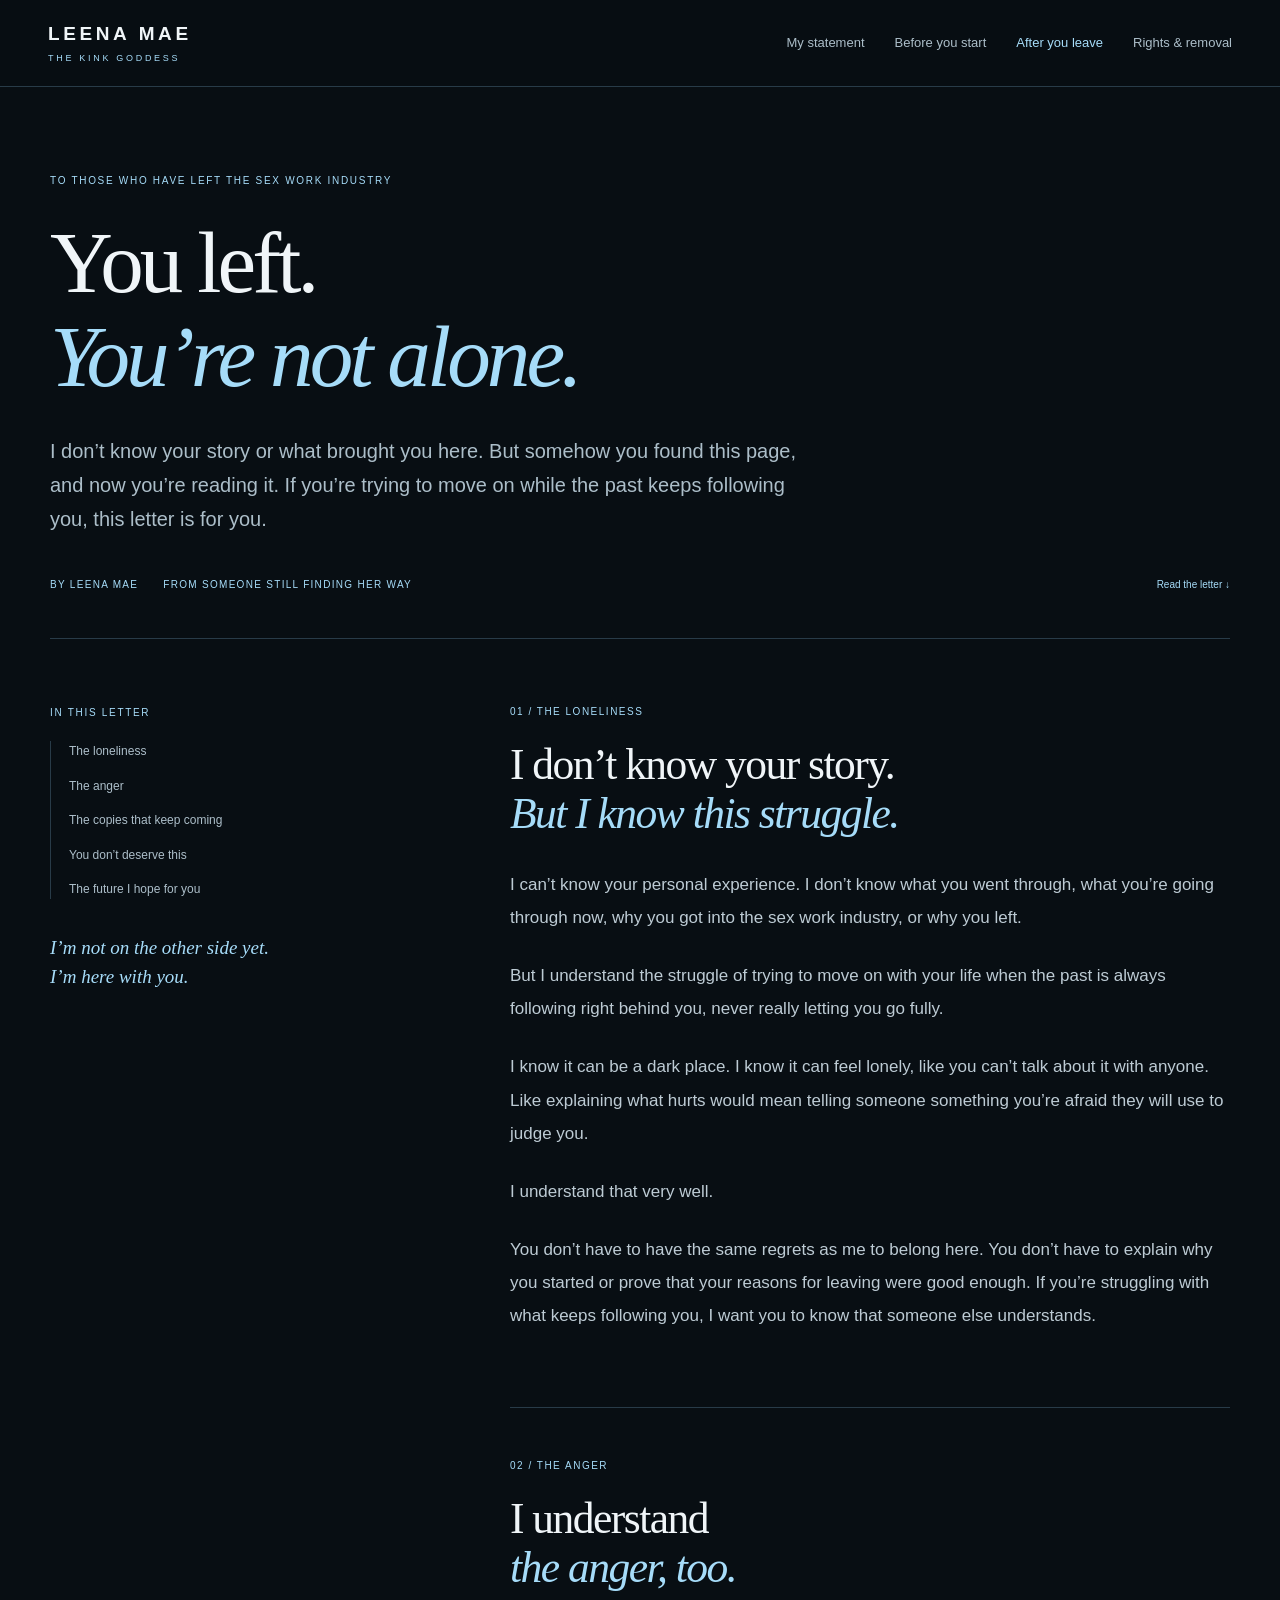
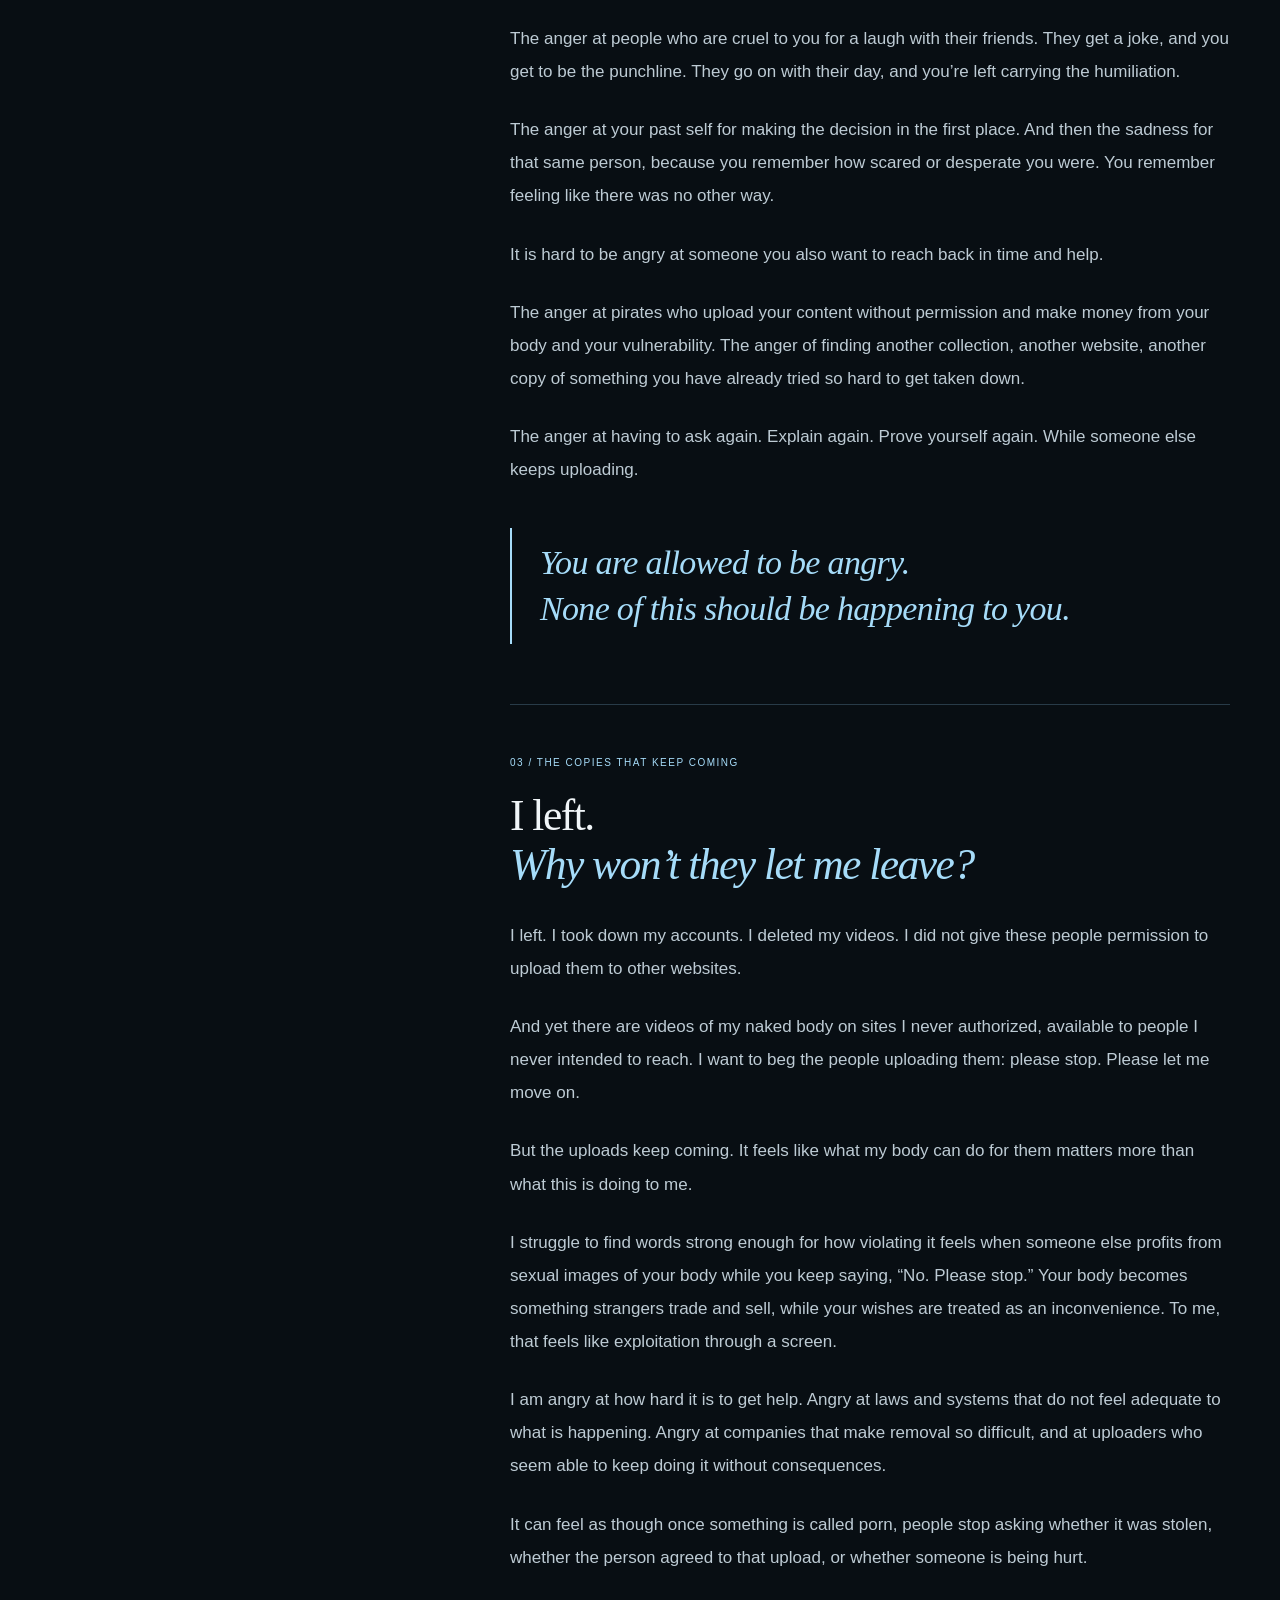
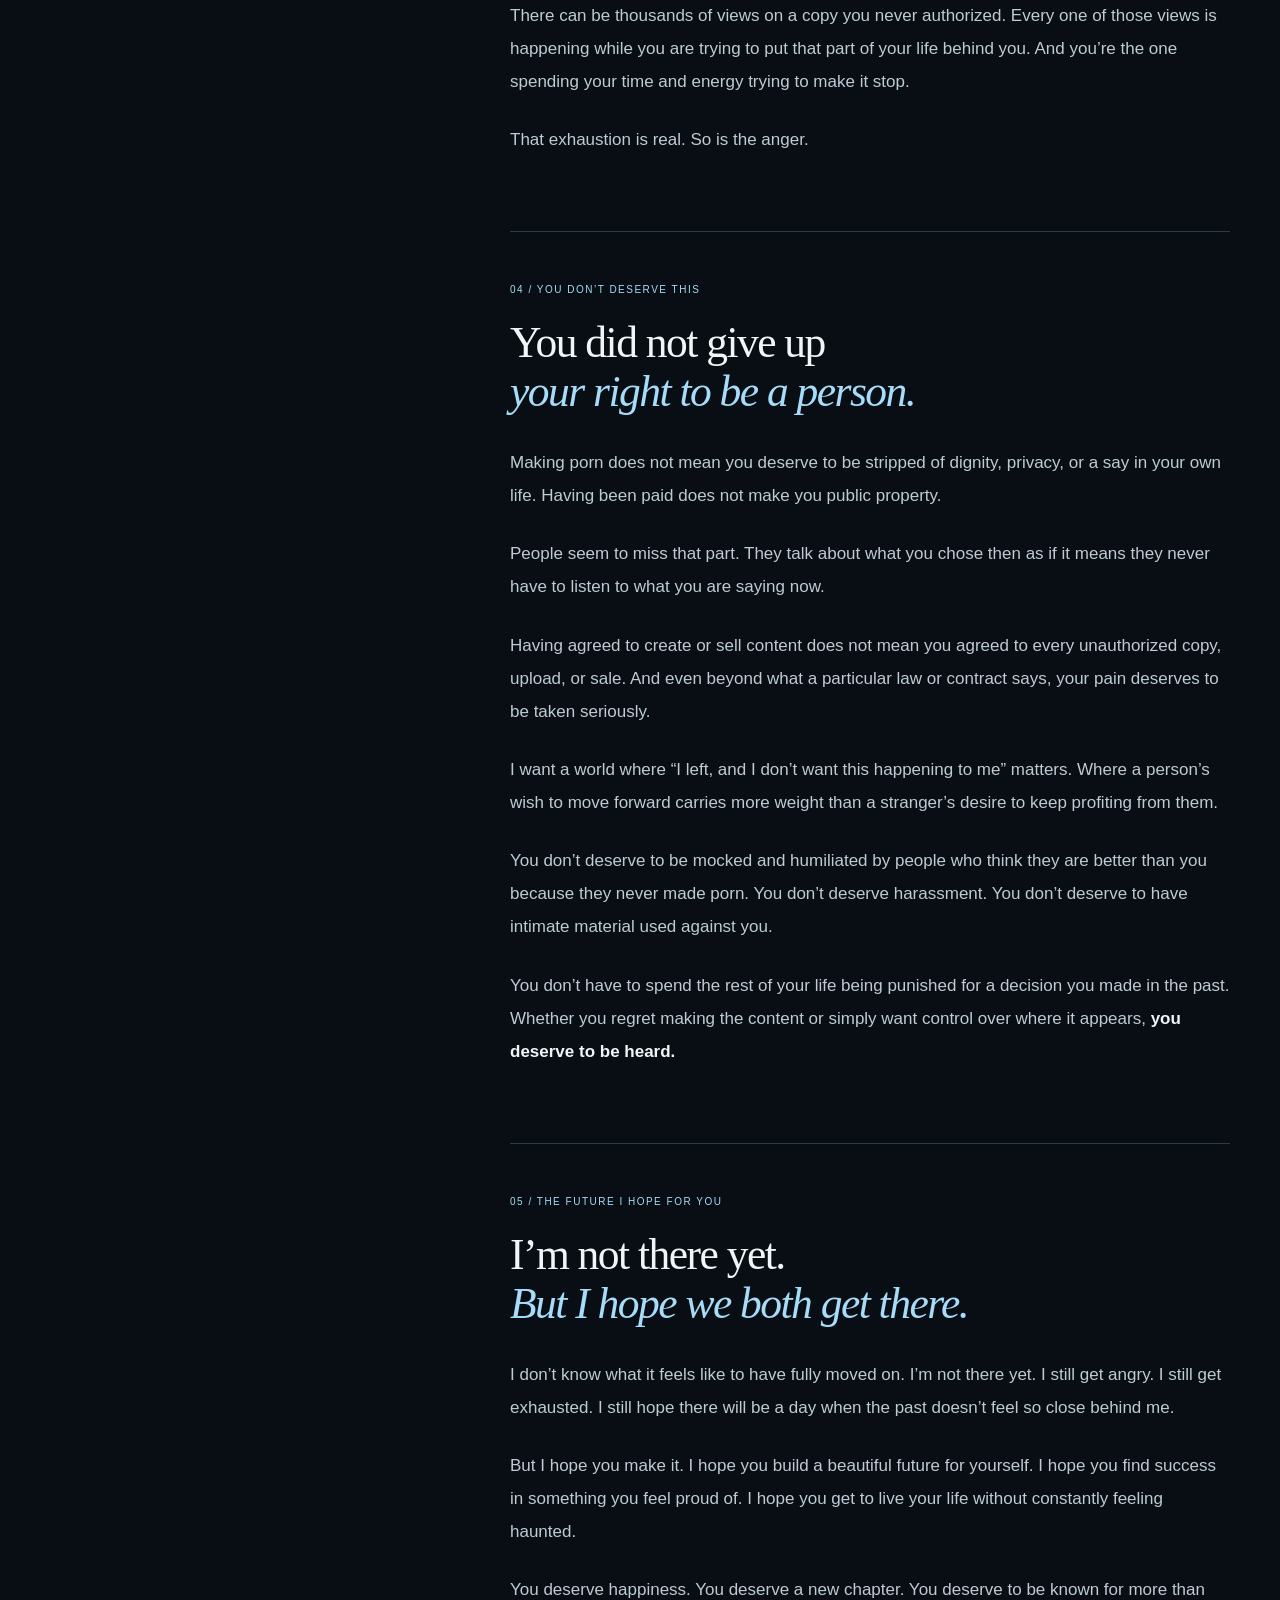
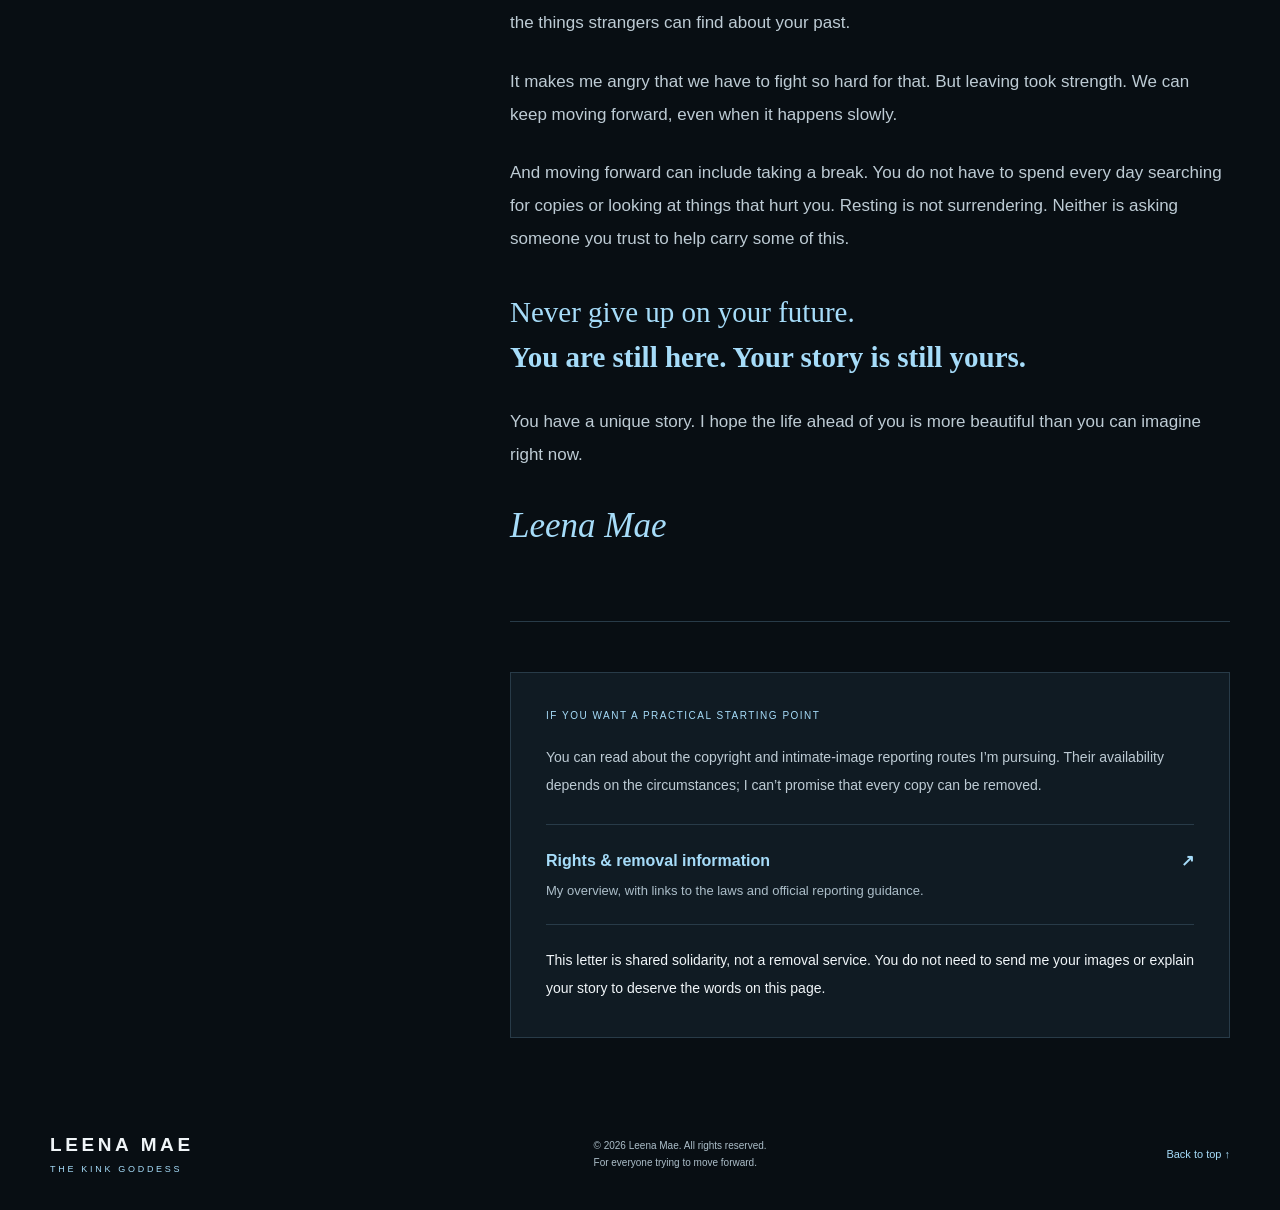
==== after-you-leave.html @ 0209d01e "Publish letter for former performers" ====
<!doctype html>
<html lang="en">
<head>
  <meta charset="utf-8">
  <meta name="viewport" content="width=device-width, initial-scale=1">
  <meta name="description" content="A letter from Leena Mae to people who have left the sex work industry and are trying to move on. On anger, unauthorized uploads, loneliness, and the future you deserve.">
  <meta name="theme-color" content="#080e13">
  <title>To Former Performers: You Are Not Alone | Leena Mae</title>
  <link rel="stylesheet" href="styles.css">
  <link rel="stylesheet" href="before-you-start.css">
  <script>
    // Collect only on the live domain, never on a local preview.
    if (['leenamaethekinkgoddess.com', 'www.leenamaethekinkgoddess.com'].includes(location.hostname)) {
      window.dataLayer = window.dataLayer || [];
      function gtag() { window.dataLayer.push(arguments); }
      gtag('js', new Date());
      gtag('config', 'G-X4MBXX28NW', {
        allow_google_signals: false,
        allow_ad_personalization_signals: false
      });
      const analyticsTag = document.createElement('script');
      analyticsTag.async = true;
      analyticsTag.src = 'https://www.googletagmanager.com/gtag/js?id=G-X4MBXX28NW';
      document.head.appendChild(analyticsTag);
    }
  </script>
  <script type="text/javascript">
    // Run Clarity only on the published website.
    if (['leenamaethekinkgoddess.com', 'www.leenamaethekinkgoddess.com'].includes(location.hostname)) {
      (function(c,l,a,r,i,t,y){
        c[a]=c[a]||function(){(c[a].q=c[a].q||[]).push(arguments)};
        t=l.createElement(r);t.async=1;t.src='https://www.clarity.ms/tag/'+i;
        y=l.getElementsByTagName(r)[0];y.parentNode.insertBefore(t,y);
      })(window, document, 'clarity', 'script', 'ys6d76jva1');
    }
  </script>
</head>
<body class="letter-page">
  <a class="skip" href="#main">Skip to the letter</a>
  <header class="header">
    <a class="brand" href="index.html" aria-label="Leena Mae, home">LEENA MAE<span>THE KINK GODDESS</span></a>
    <nav aria-label="Main navigation"><a href="index.html#statement">My statement</a><a href="before-you-start.html">Before you start</a><a href="after-you-leave.html" aria-current="page">After you leave</a><a href="index.html#rights">Rights &amp; removal</a></nav>
  </header>
  <main id="main">
    <div class="letter-hero wrap" id="top">
      <p class="eyebrow">TO THOSE WHO HAVE LEFT THE SEX WORK INDUSTRY</p>
      <h1>You left.<br><em>You’re not alone.</em></h1>
      <p class="letter-deck">I don’t know your story or what brought you here. But somehow you found this page, and now you’re reading it. If you’re trying to move on while the past keeps following you, this letter is for you.</p>
      <div class="letter-byline"><span>BY LEENA MAE</span><span>FROM SOMEONE STILL FINDING HER WAY</span><a href="#alone">Read the letter ↓</a></div>
    </div>
    <div class="letter-layout wrap">
      <aside class="letter-sidebar" aria-label="In this letter">
        <p class="eyebrow">IN THIS LETTER</p>
        <nav aria-label="Letter sections"><a href="#alone">The loneliness</a><a href="#anger">The anger</a><a href="#copies">The copies that keep coming</a><a href="#dignity">You don’t deserve this</a><a href="#future">The future I hope for you</a></nav>
        <p class="sidebar-note">I’m not on the other side yet.<br>I’m here with you.</p>
      </aside>
      <article class="letter-content" aria-label="A letter to former performers from Leena Mae">
        <section id="alone" aria-labelledby="alone-title">
          <p class="eyebrow">01 / THE LONELINESS</p>
          <h2 id="alone-title">I don’t know your story.<br><em>But I know this struggle.</em></h2>
          <p>I can’t know your personal experience. I don’t know what you went through, what you’re going through now, why you got into the sex work industry, or why you left.</p>
          <p>But I understand the struggle of trying to move on with your life when the past is always following right behind you, never really letting you go fully.</p>
          <p>I know it can be a dark place. I know it can feel lonely, like you can’t talk about it with anyone. Like explaining what hurts would mean telling someone something you’re afraid they will use to judge you.</p>
          <p>I understand that very well.</p>
          <p>You don’t have to have the same regrets as me to belong here. You don’t have to explain why you started or prove that your reasons for leaving were good enough. If you’re struggling with what keeps following you, I want you to know that someone else understands.</p>
        </section>
        <section id="anger" aria-labelledby="anger-title">
          <p class="eyebrow">02 / THE ANGER</p>
          <h2 id="anger-title">I understand<br><em>the anger, too.</em></h2>
          <p>The anger at people who are cruel to you for a laugh with their friends. They get a joke, and you get to be the punchline. They go on with their day, and you’re left carrying the humiliation.</p>
          <p>The anger at your past self for making the decision in the first place. And then the sadness for that same person, because you remember how scared or desperate you were. You remember feeling like there was no other way.</p>
          <p>It is hard to be angry at someone you also want to reach back in time and help.</p>
          <p>The anger at pirates who upload your content without permission and make money from your body and your vulnerability. The anger of finding another collection, another website, another copy of something you have already tried so hard to get taken down.</p>
          <p>The anger at having to ask again. Explain again. Prove yourself again. While someone else keeps uploading.</p>
          <blockquote>You are allowed to be angry.<br>None of this should be happening to you.</blockquote>
        </section>
        <section id="copies" aria-labelledby="copies-title">
          <p class="eyebrow">03 / THE COPIES THAT KEEP COMING</p>
          <h2 id="copies-title">I left.<br><em>Why won’t they let me leave?</em></h2>
          <p>I left. I took down my accounts. I deleted my videos. I did not give these people permission to upload them to other websites.</p>
          <p>And yet there are videos of my naked body on sites I never authorized, available to people I never intended to reach. I want to beg the people uploading them: please stop. Please let me move on.</p>
          <p>But the uploads keep coming. It feels like what my body can do for them matters more than what this is doing to me.</p>
          <p>I struggle to find words strong enough for how violating it feels when someone else profits from sexual images of your body while you keep saying, “No. Please stop.” Your body becomes something strangers trade and sell, while your wishes are treated as an inconvenience. To me, that feels like exploitation through a screen.</p>
          <p>I am angry at how hard it is to get help. Angry at laws and systems that do not feel adequate to what is happening. Angry at companies that make removal so difficult, and at uploaders who seem able to keep doing it without consequences.</p>
          <p>It can feel as though once something is called porn, people stop asking whether it was stolen, whether the person agreed to that upload, or whether someone is being hurt.</p>
          <p>There can be thousands of views on a copy you never authorized. Every one of those views is happening while you are trying to put that part of your life behind you. And you’re the one spending your time and energy trying to make it stop.</p>
          <p>That exhaustion is real. So is the anger.</p>
        </section>
        <section id="dignity" aria-labelledby="dignity-title">
          <p class="eyebrow">04 / YOU DON’T DESERVE THIS</p>
          <h2 id="dignity-title">You did not give up<br><em>your right to be a person.</em></h2>
          <p>Making porn does not mean you deserve to be stripped of dignity, privacy, or a say in your own life. Having been paid does not make you public property.</p>
          <p>People seem to miss that part. They talk about what you chose then as if it means they never have to listen to what you are saying now.</p>
          <p>Having agreed to create or sell content does not mean you agreed to every unauthorized copy, upload, or sale. And even beyond what a particular law or contract says, your pain deserves to be taken seriously.</p>
          <p>I want a world where “I left, and I don’t want this happening to me” matters. Where a person’s wish to move forward carries more weight than a stranger’s desire to keep profiting from them.</p>
          <p>You don’t deserve to be mocked and humiliated by people who think they are better than you because they never made porn. You don’t deserve harassment. You don’t deserve to have intimate material used against you.</p>
          <p>You don’t have to spend the rest of your life being punished for a decision you made in the past. Whether you regret making the content or simply want control over where it appears, <strong>you deserve to be heard.</strong></p>
        </section>
        <section id="future" aria-labelledby="future-title">
          <p class="eyebrow">05 / THE FUTURE I HOPE FOR YOU</p>
          <h2 id="future-title">I’m not there yet.<br><em>But I hope we both get there.</em></h2>
          <p>I don’t know what it feels like to have fully moved on. I’m not there yet. I still get angry. I still get exhausted. I still hope there will be a day when the past doesn’t feel so close behind me.</p>
          <p>But I hope you make it. I hope you build a beautiful future for yourself. I hope you find success in something you feel proud of. I hope you get to live your life without constantly feeling haunted.</p>
          <p>You deserve happiness. You deserve a new chapter. You deserve to be known for more than the things strangers can find about your past.</p>
          <p>It makes me angry that we have to fight so hard for that. But leaving took strength. We can keep moving forward, even when it happens slowly.</p>
          <p>And moving forward can include taking a break. You do not have to spend every day searching for copies or looking at things that hurt you. Resting is not surrendering. Neither is asking someone you trust to help carry some of this.</p>
          <p class="final-warning">Never give up on your future.<br><strong>You are still here. Your story is still yours.</strong></p>
          <p>You have a unique story. I hope the life ahead of you is more beautiful than you can imagine right now.</p>
          <p class="letter-signature">Leena Mae</p>
        </section>
        <div class="support-box">
          <p class="eyebrow">IF YOU WANT A PRACTICAL STARTING POINT</p>
          <p>You can read about the copyright and intimate-image reporting routes I’m pursuing. Their availability depends on the circumstances; I can’t promise that every copy can be removed.</p>
          <a class="resource-link" href="index.html#rights"><strong>Rights &amp; removal information <span aria-hidden="true">↗</span></strong><span>My overview, with links to the laws and official reporting guidance.</span></a>
          <p class="support-ending">This letter is shared solidarity, not a removal service. You do not need to send me your images or explain your story to deserve the words on this page.</p>
        </div>
      </article>
    </div>
  </main>
  <footer class="wrap footer"><a class="brand" href="index.html">LEENA MAE<span>THE KINK GODDESS</span></a><p>© 2026 Leena Mae. All rights reserved.<br>For everyone trying to move forward.</p><a href="#top">Back to top ↑</a></footer>
</body>
</html>
---- styles.css ----
@charset "UTF-8";
:root{color-scheme:dark;--bg:#080e13;--panel:#101b23;--ink:#f0f5f8;--muted:#acbec9;--blue:#a6dcf9;--line:#283b48;--serif:Georgia,'Times New Roman',serif;--sans:Arial,Helvetica,sans-serif}
*{box-sizing:border-box}html{scroll-behavior:smooth;scroll-padding-top:105px}body{margin:0;background:var(--bg);color:var(--ink);font-family:var(--sans);font-size:16px;line-height:1.7}a{color:inherit;text-underline-offset:5px}button{font:inherit}a,button,summary{-webkit-tap-highlight-color:transparent}a:focus-visible,button:focus-visible,summary:focus-visible{outline:2px solid var(--blue);outline-offset:6px}::selection{background:var(--blue);color:var(--bg)}.wrap{width:min(1180px,calc(100% - 96px));margin:auto}.header{position:sticky;top:0;z-index:10;display:flex;align-items:center;justify-content:space-between;gap:30px;padding:22px 48px;background:rgba(8,14,19,.96);border-bottom:1px solid var(--line);backdrop-filter:blur(16px)}.brand{font-size:19px;letter-spacing:.19em;font-weight:bold;text-decoration:none;line-height:1.3;white-space:nowrap}.brand span{display:block;color:var(--blue);font-size:9px;letter-spacing:.3em;font-weight:normal;margin-top:6px}.header nav{display:flex;gap:30px;font-size:13px}.header nav a{text-decoration:none;color:var(--muted)}.header nav a:hover,.header nav a[aria-current]{color:var(--blue)}.skip{position:fixed;top:-100px;left:20px;z-index:30;background:var(--blue);color:var(--bg);padding:10px}.skip:focus{top:10px}.hero{padding-top:76px;display:grid;grid-template-columns:1.4fr 1fr;column-gap:74px;align-items:center}.eyebrow,.section-label,.hero-footer,.portrait-top,.portrait-bottom{font-size:10px;letter-spacing:.17em}.eyebrow{color:var(--blue);margin:0 0 27px}.dot{display:inline-block;width:6px;height:6px;border-radius:50%;background:var(--blue);margin-right:9px}h1,h2,h3,p{margin-top:0}h1{font:normal clamp(45px,5.35vw,77px)/1.08 var(--serif);letter-spacing:-.045em;margin-bottom:28px}em{font-weight:normal;color:var(--blue)}.intro{font-size:18px;line-height:1.7;max-width:510px}.hero-note{color:var(--muted);font-size:14px;max-width:490px}.actions{display:flex;gap:22px;align-items:center;flex-wrap:wrap;margin-top:32px}.button{display:inline-flex;gap:25px;align-items:center;text-decoration:none;font-size:12px;font-weight:bold;padding:15px 20px;border:1px solid var(--blue);transition:background .2s}.primary{background:var(--blue);color:var(--bg)}.primary:hover{background:#d9f1ff}.text-link{font-size:12px;color:var(--blue)}.portrait{margin:0;position:relative}.portrait-placeholder{height:475px;border:1px solid #42647a;background:radial-gradient(ellipse at 60% 30%,#233e50 0,transparent 65%),linear-gradient(135deg,#17232d,#0d171e);display:flex;flex-direction:column;align-items:center;justify-content:space-between;padding:25px;position:relative;overflow:hidden}.portrait-placeholder:after{content:'';position:absolute;inset:12px;border:1px solid #48687a66;pointer-events:none}.portrait-top,.portrait-bottom{color:#c0dbea;font-size:9px}.monogram{font:italic 112px var(--serif);color:#a6dcf945;letter-spacing:-.1em}.portrait img{width:100%;height:475px;object-fit:cover;border:1px solid #42647a;display:block}.portrait figcaption{margin-top:14px;color:var(--muted);font-size:11px;letter-spacing:.035em}.hero-footer{grid-column:1/-1;display:flex;justify-content:space-between;border-bottom:1px solid var(--line);padding:48px 0 22px;color:var(--muted);margin-top:20px}.hero-footer a{text-decoration:none;letter-spacing:.02em}.section{padding-top:85px;padding-bottom:90px}.section-label{display:flex;align-items:center;gap:28px;color:var(--blue);margin-bottom:42px}.rule{height:1px;background:var(--line);flex:1}.split{display:grid;grid-template-columns:1fr 1.18fr;gap:100px}h2{font:normal clamp(38px,4vw,58px)/1.12 var(--serif);letter-spacing:-.035em}h3{font:normal 25px/1.2 var(--serif);letter-spacing:-.02em}.prose p{color:var(--muted);font-size:15px;margin-bottom:23px}.prose .lead{color:var(--ink);font-size:21px;line-height:1.5}.prose .signature{font:italic 32px var(--serif);color:var(--blue);margin-top:33px}.boundary-band{padding:80px 0;background:#101e28;border-block:1px solid #2d4556}.boundary-band h2{max-width:860px}.band-intro{max-width:715px;font-size:17px;color:#c1d0d9;margin-bottom:44px}.boundary-grid{display:grid;grid-template-columns:repeat(3,1fr);gap:42px}.boundary-grid article{border-top:1px solid #466073;padding-top:22px}.number{display:block;color:var(--blue);font-size:11px;margin-bottom:22px;letter-spacing:.1em}.boundary-grid p{font-size:14px;color:#b4c7d3}.closing-line{font:italic 29px/1.4 var(--serif);color:var(--blue);border-top:1px solid #2d4556;padding-top:30px;margin:30px 0 0}.rights-heading{margin-bottom:32px}.laws{border-top:1px solid var(--line)}details{border-bottom:1px solid var(--line)}summary{cursor:pointer;display:flex;align-items:center;justify-content:space-between;gap:25px;padding:25px 0;font:normal 25px/1.35 var(--serif);list-style:none}summary::-webkit-details-marker{display:none}summary small{display:block;font:10px var(--sans);letter-spacing:.12em;color:var(--blue);margin-bottom:8px}.expand{font:25px var(--sans);color:var(--blue)}details[open] .expand{transform:rotate(45deg)}.law-body{max-width:870px;padding:0 0 25px;color:var(--muted);font-size:14px}.law-body a{display:block;width:fit-content;font-size:12px;color:var(--blue);margin-top:10px}.legal-note{color:var(--muted);font-size:11px;margin-top:23px;max-width:820px}.contact-section{padding:75px 0;background:linear-gradient(110deg,#142734,#0c151d);border-block:1px solid var(--line)}.contact-intro{font-size:15px;color:var(--muted);max-width:340px}.contact-panel{min-width:0}.contact-panel .eyebrow{margin-bottom:10px}.email{font-size:clamp(15px,1.65vw,22px);color:var(--blue);overflow-wrap:anywhere;text-decoration:none}.copy-button{display:block;border:1px solid #4e728a;padding:8px 14px;background:transparent;color:var(--blue);font-size:11px;margin-top:16px;cursor:pointer}.copy-button:hover{background:#233c4d}.secondary-email{border-top:1px solid var(--line);padding-top:22px;margin-top:25px}.secondary-email span{display:block;font-size:9px;letter-spacing:.14em;color:var(--muted);margin-bottom:4px}.secondary-email a{font-size:16px;color:var(--blue)}.contact-panel p:not(.eyebrow){font-size:12px;color:var(--muted);margin-top:15px}.contact-panel .contact-instructions{max-width:460px}.copy-status{min-height:20px}.footer{padding-block:35px;display:flex;align-items:center;justify-content:space-between;gap:25px}.footer p{font-size:10px;color:var(--muted);margin:0}.footer>a:last-child{font-size:11px;color:var(--blue);text-decoration:none}
@media(min-width:1500px){.hero{padding-top:95px;padding-bottom:10px}}
@media(max-width:1000px){.wrap{width:calc(100% - 56px)}.header{padding:18px 28px}.header nav{gap:20px;font-size:12px}.hero{gap:35px;padding-top:55px}.portrait-placeholder,.portrait img{height:400px}.split{gap:45px}.actions{gap:18px}.boundary-grid{gap:25px}}
@media(max-width:700px){html{scroll-padding-top:135px}.wrap{width:calc(100% - 40px)}.header{padding:15px 20px;display:block}.brand{font-size:16px}.header nav{margin-top:17px;gap:0;justify-content:space-between;font-size:10px}.header nav a:last-child span{display:none}.hero{grid-template-columns:1fr;padding-top:40px;gap:32px}h1{font-size:clamp(43px,10vw,65px)}.eyebrow{font-size:9px}.intro{font-size:17px}.hero-note{font-size:14px}.actions{margin-top:25px}.portrait{max-width:430px;width:100%}.portrait-placeholder,.portrait img{height:360px}.hero-footer{padding-top:5px;margin-top:0;font-size:8px;gap:20px}.section{padding-block:55px}.section-label{font-size:9px;margin-bottom:30px;gap:15px}.split{grid-template-columns:1fr;gap:18px}h2{font-size:43px}.prose .lead{font-size:20px}.boundary-band{padding:55px 0}.band-intro{font-size:15px}.boundary-grid{grid-template-columns:1fr;gap:15px}.boundary-grid article{padding-top:18px}.number{margin-bottom:12px}.closing-line{font-size:25px}.rights-heading{margin-bottom:20px}summary{font-size:21px;padding-block:22px}summary small{font-size:9px}.contact-section{padding:55px 0}.email{font-size:17px}.footer{flex-wrap:wrap;gap:22px}.footer p{flex:1;min-width:170px}.footer>a:last-child{width:100%}}
@media(prefers-reduced-motion:reduce){html{scroll-behavior:auto}*{transition:none!important}}

/* Keep navigation readable as the letter pages are added. */
.header nav{flex-wrap:wrap;row-gap:10px}
@media(max-width:700px){.header nav{column-gap:16px;justify-content:flex-start;row-gap:10px}}
---- before-you-start.css ----
.letter-hero{padding-top:85px;padding-bottom:45px;border-bottom:1px solid var(--line)}.letter-hero h1{font-size:clamp(52px,6.8vw,94px);max-width:1000px;margin-bottom:30px}.letter-deck{font-size:20px;color:var(--muted);max-width:760px;line-height:1.7}.letter-byline{display:flex;align-items:center;gap:25px;margin-top:40px;font-size:10px;letter-spacing:.13em;color:var(--blue)}.letter-byline a{margin-left:auto;letter-spacing:0;text-decoration:none}.letter-layout{display:grid;grid-template-columns:250px minmax(0,720px);gap:85px;padding-top:65px;padding-bottom:60px;justify-content:space-between}.letter-sidebar{position:sticky;top:130px;align-self:start}.letter-sidebar .eyebrow{margin-bottom:20px}.letter-sidebar nav{display:flex;flex-direction:column;gap:14px;border-left:1px solid var(--line);padding-left:18px}.letter-sidebar nav a{font-size:12px;color:var(--muted);text-decoration:none}.letter-sidebar nav a:hover{color:var(--blue)}.sidebar-note{font:italic 19px/1.5 var(--serif);color:var(--blue);margin-top:35px}.letter-content section{padding-bottom:50px;margin-bottom:50px;border-bottom:1px solid var(--line);scroll-margin-top:25px}.letter-content h2{font-size:clamp(34px,3.4vw,48px);margin-bottom:30px}.letter-content p{font-size:17px;line-height:1.95;color:#bdcbd4;margin-bottom:25px}.letter-content p.eyebrow{font-size:10px;letter-spacing:.15em;line-height:1.6;color:var(--blue);margin-bottom:20px}.letter-content strong{color:var(--ink)}.letter-content blockquote{margin:42px 0 10px;padding:12px 0 12px 28px;border-left:2px solid var(--blue);font:italic 34px/1.35 var(--serif);color:var(--blue);letter-spacing:-.02em}.questions{background:#10212d;border:1px solid #2e4658;padding:30px 32px;margin:40px 0 30px}.questions p{padding-bottom:18px;margin-bottom:18px;border-bottom:1px solid #2b414f;font-size:16px;line-height:1.75}.questions .eyebrow{border:0;padding-bottom:0}.questions .question-final{font:italic 33px var(--serif);color:var(--blue);border:0;padding-bottom:0;margin-bottom:0}.letter-content .final-warning{font:normal 29px/1.55 var(--serif);color:var(--blue);margin-top:35px}.letter-content .final-warning strong{color:var(--blue)}.letter-content .letter-signature{font:italic 35px var(--serif);color:var(--blue);margin-top:35px}.letter-content .support-box{background:#101b23;padding:35px;border:1px solid var(--line);margin-bottom:0}.support-box h2{font-size:35px}.support-box p{font-size:14px}.resource-link{display:block;text-decoration:none;border-top:1px solid var(--line);padding:22px 0}.resource-link strong{display:flex;justify-content:space-between;color:var(--blue);font-size:16px}.resource-link>span{display:block;color:var(--muted);font-size:13px;line-height:1.7;margin-top:6px}.resource-link:hover strong{text-decoration:underline;text-underline-offset:4px}.support-box .support-ending{border-top:1px solid var(--line);padding-top:22px;margin-bottom:0;color:var(--ink)}
@media(max-width:1000px){.letter-layout{grid-template-columns:190px minmax(0,1fr);gap:40px}.letter-hero{padding-top:60px}.letter-content p{font-size:16px}}
@media(max-width:700px){.letter-hero{padding-top:45px;padding-bottom:30px}.letter-hero h1{font-size:clamp(46px,11vw,65px)}.letter-deck{font-size:17px}.letter-byline{gap:12px;flex-wrap:wrap;font-size:8px;margin-top:28px}.letter-byline a{font-size:10px}.letter-layout{display:block;padding-top:30px}.letter-sidebar{position:static;margin-bottom:42px}.letter-sidebar nav{display:grid;grid-template-columns:1fr 1fr;gap:12px 15px}.sidebar-note{display:none}.letter-content section{padding-bottom:30px;margin-bottom:35px}.letter-content p{font-size:16px;line-height:1.9}.letter-content h2{font-size:36px}.letter-content blockquote{font-size:29px;padding-left:20px}.questions{padding:25px 22px}.letter-content .support-box{padding:25px 22px}.support-box h2{font-size:31px}.letter-content .final-warning{font-size:26px}}
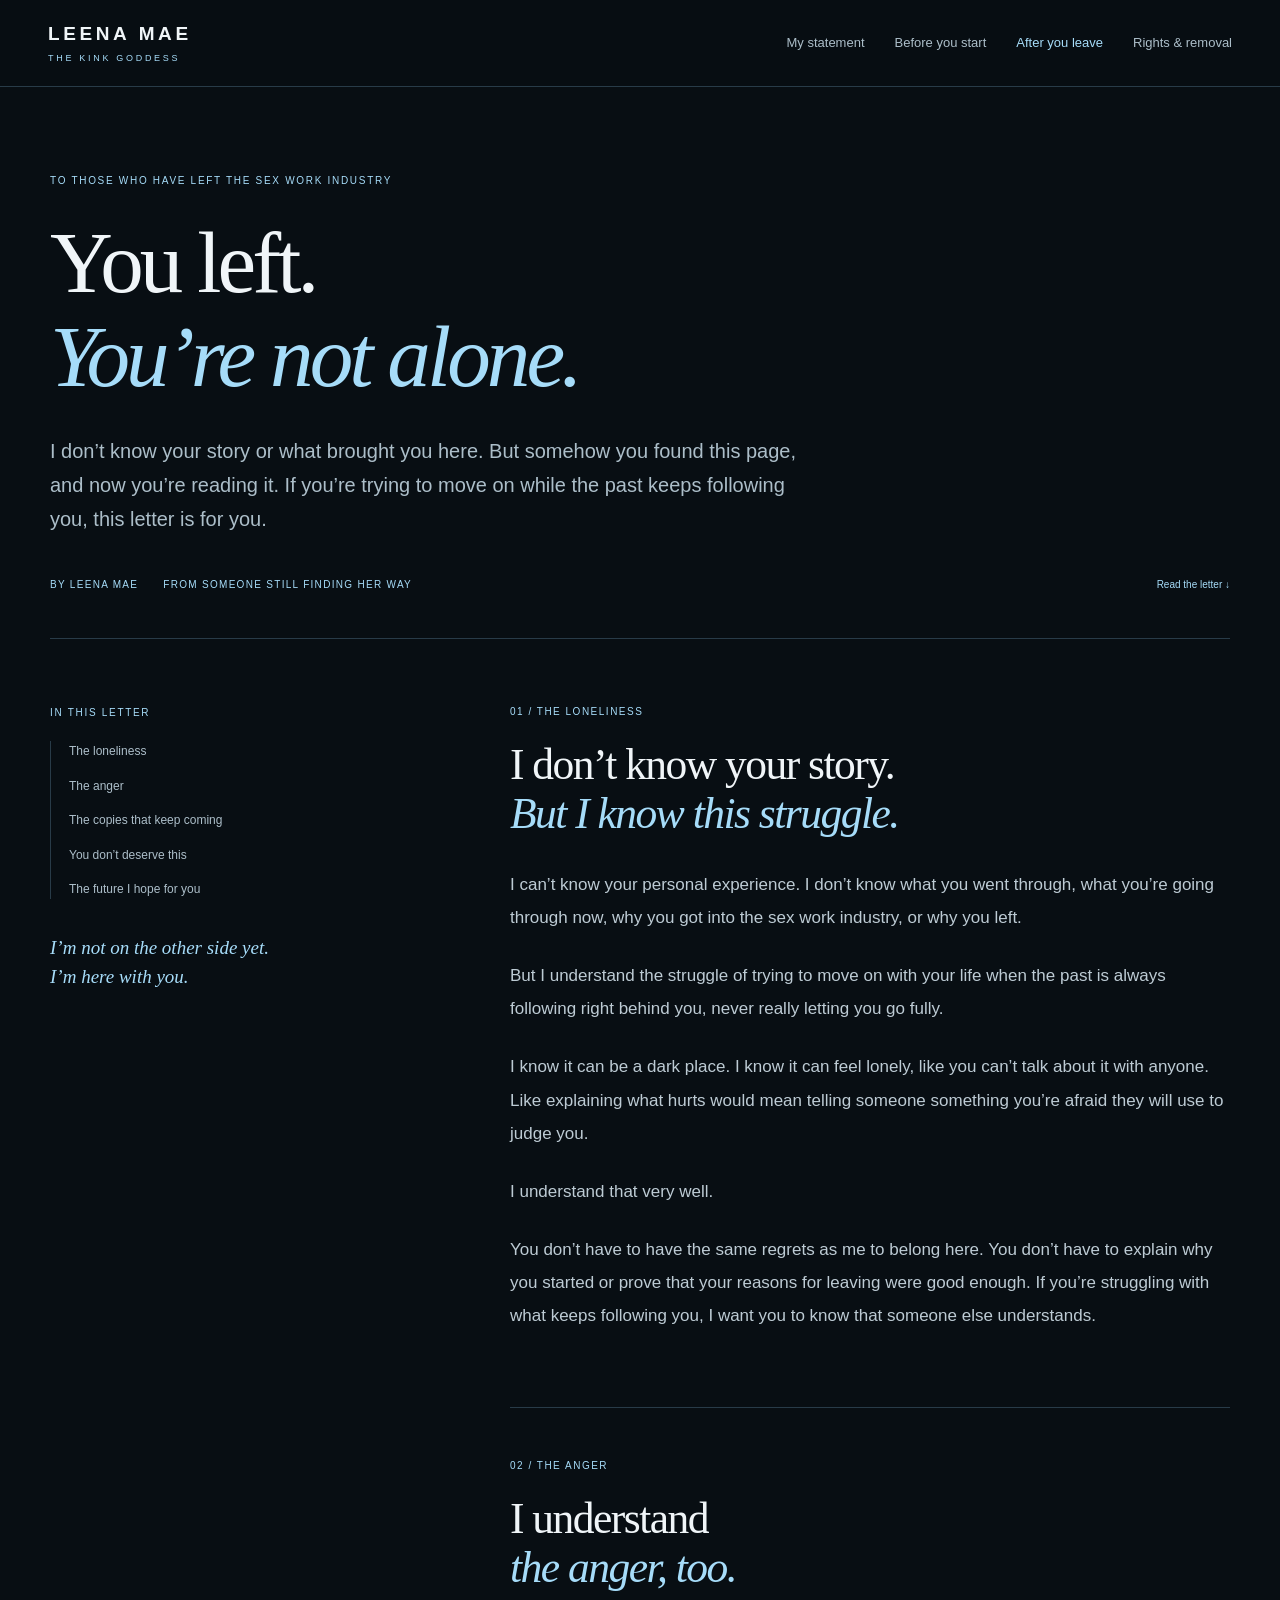
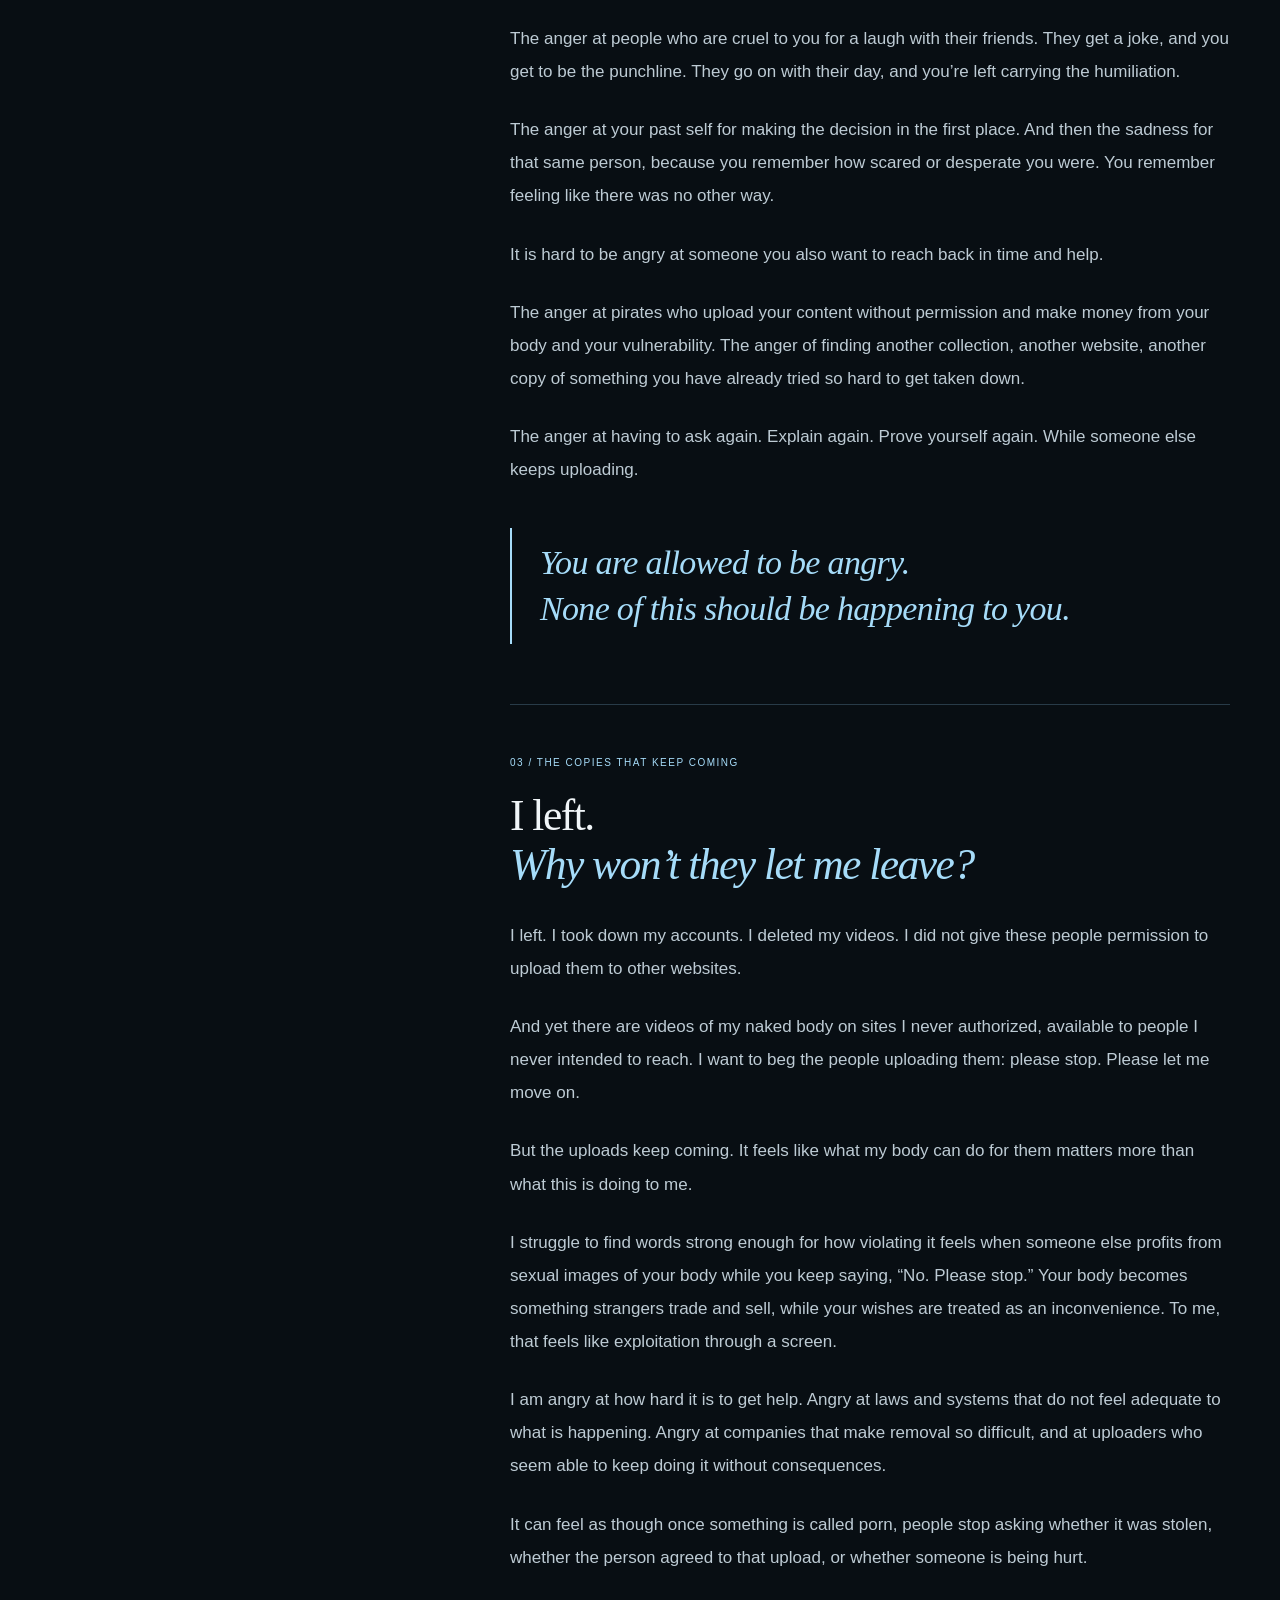
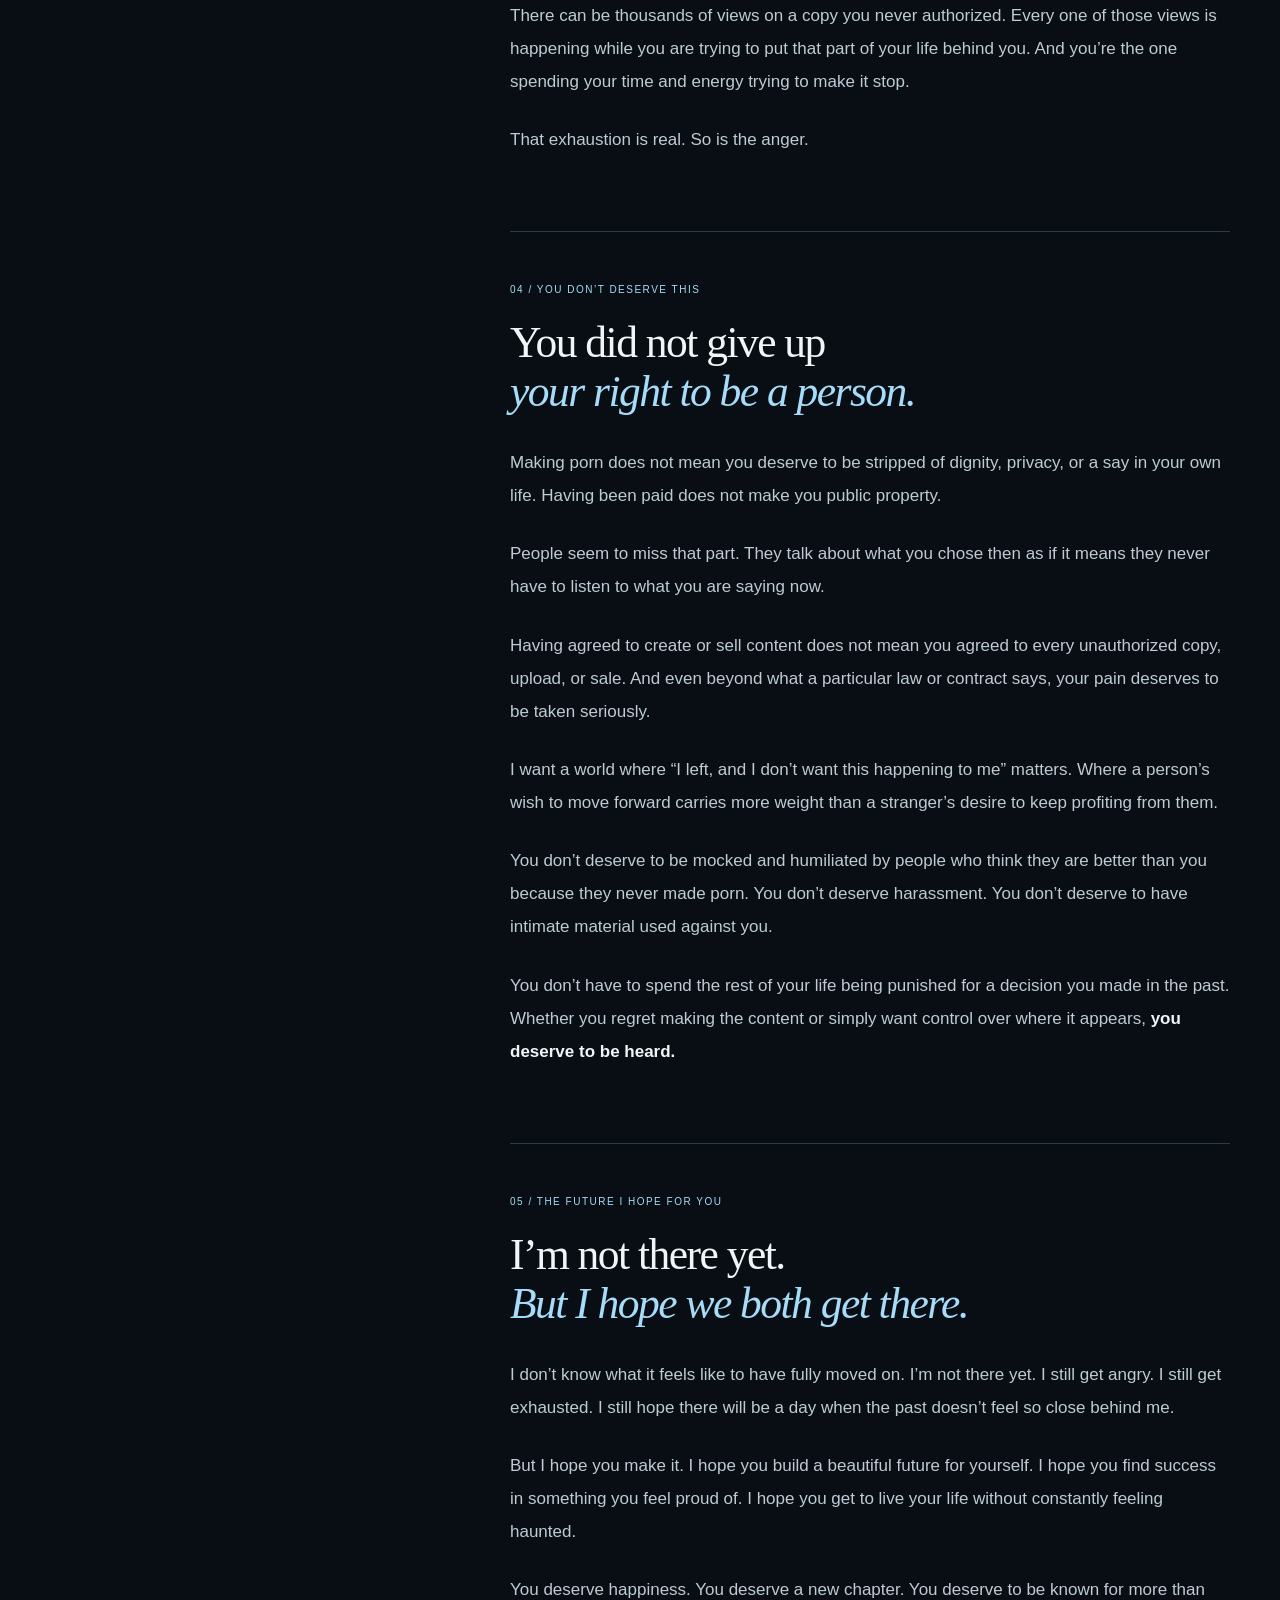
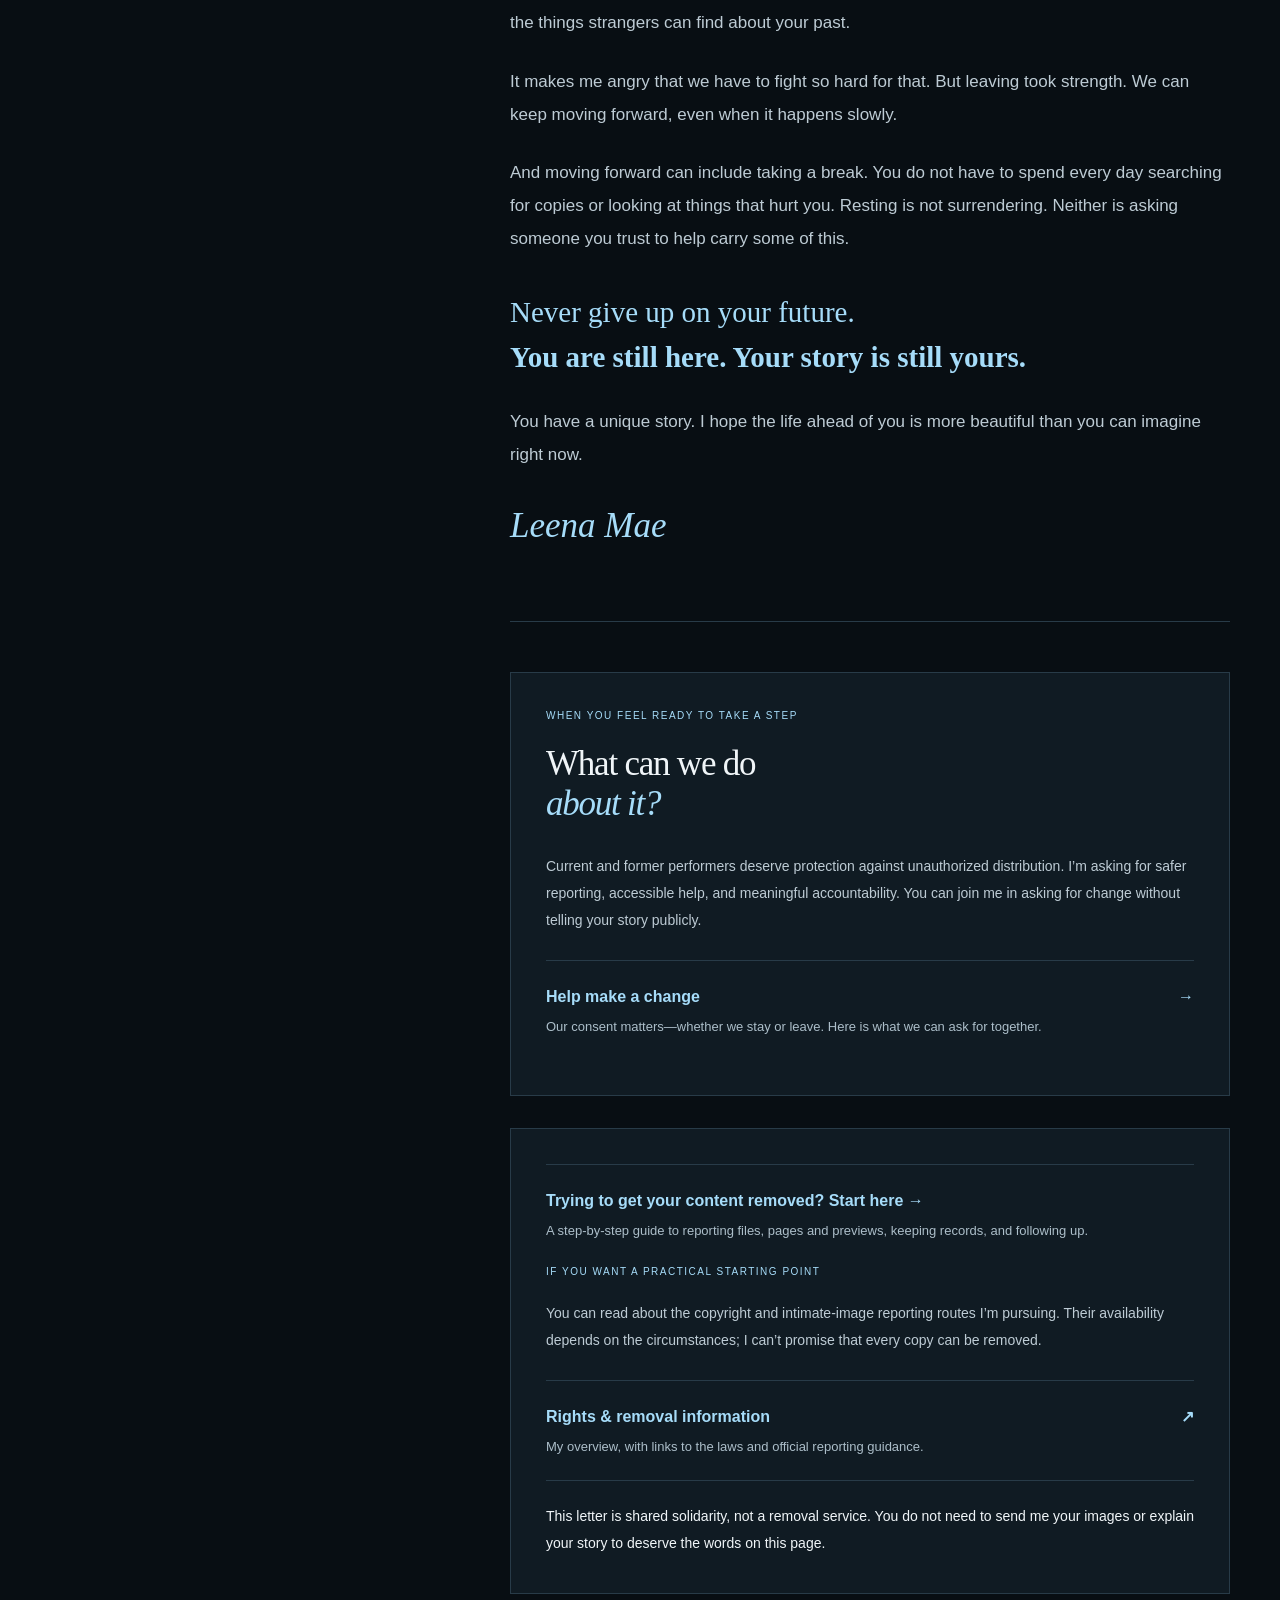
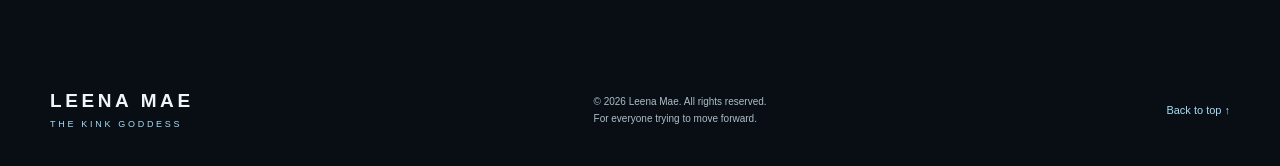
==== commit 98bd0728: "Publish consent advocacy and content removal guide" ====
--- a/after-you-leave.html
+++ b/after-you-leave.html
@@ -108,7 +108,13 @@
           <p>You have a unique story. I hope the life ahead of you is more beautiful than you can imagine right now.</p>
           <p class="letter-signature">Leena Mae</p>
         </section>
-        <div class="support-box">
+        <div class="support-box" style="margin-bottom:32px">
+          <p class="eyebrow">WHEN YOU FEEL READY TO TAKE A STEP</p>
+          <h2>What can we do<br><em>about it?</em></h2>
+          <p>Current and former performers deserve protection against unauthorized distribution. I’m asking for safer reporting, accessible help, and meaningful accountability. You can join me in asking for change without telling your story publicly.</p>
+          <a class="resource-link" href="we-deserve-to-move-on.html"><strong>Help make a change <span aria-hidden="true">→</span></strong><span>Our consent matters—whether we stay or leave. Here is what we can ask for together.</span></a>
+        </div>
+        <div class="support-box"><a class="resource-link" href="content-removal-guide.html"><strong>Trying to get your content removed? Start here →</strong><span>A step-by-step guide to reporting files, pages and previews, keeping records, and following up.</span></a>
           <p class="eyebrow">IF YOU WANT A PRACTICAL STARTING POINT</p>
           <p>You can read about the copyright and intimate-image reporting routes I’m pursuing. Their availability depends on the circumstances; I can’t promise that every copy can be removed.</p>
           <a class="resource-link" href="index.html#rights"><strong>Rights &amp; removal information <span aria-hidden="true">↗</span></strong><span>My overview, with links to the laws and official reporting guidance.</span></a>
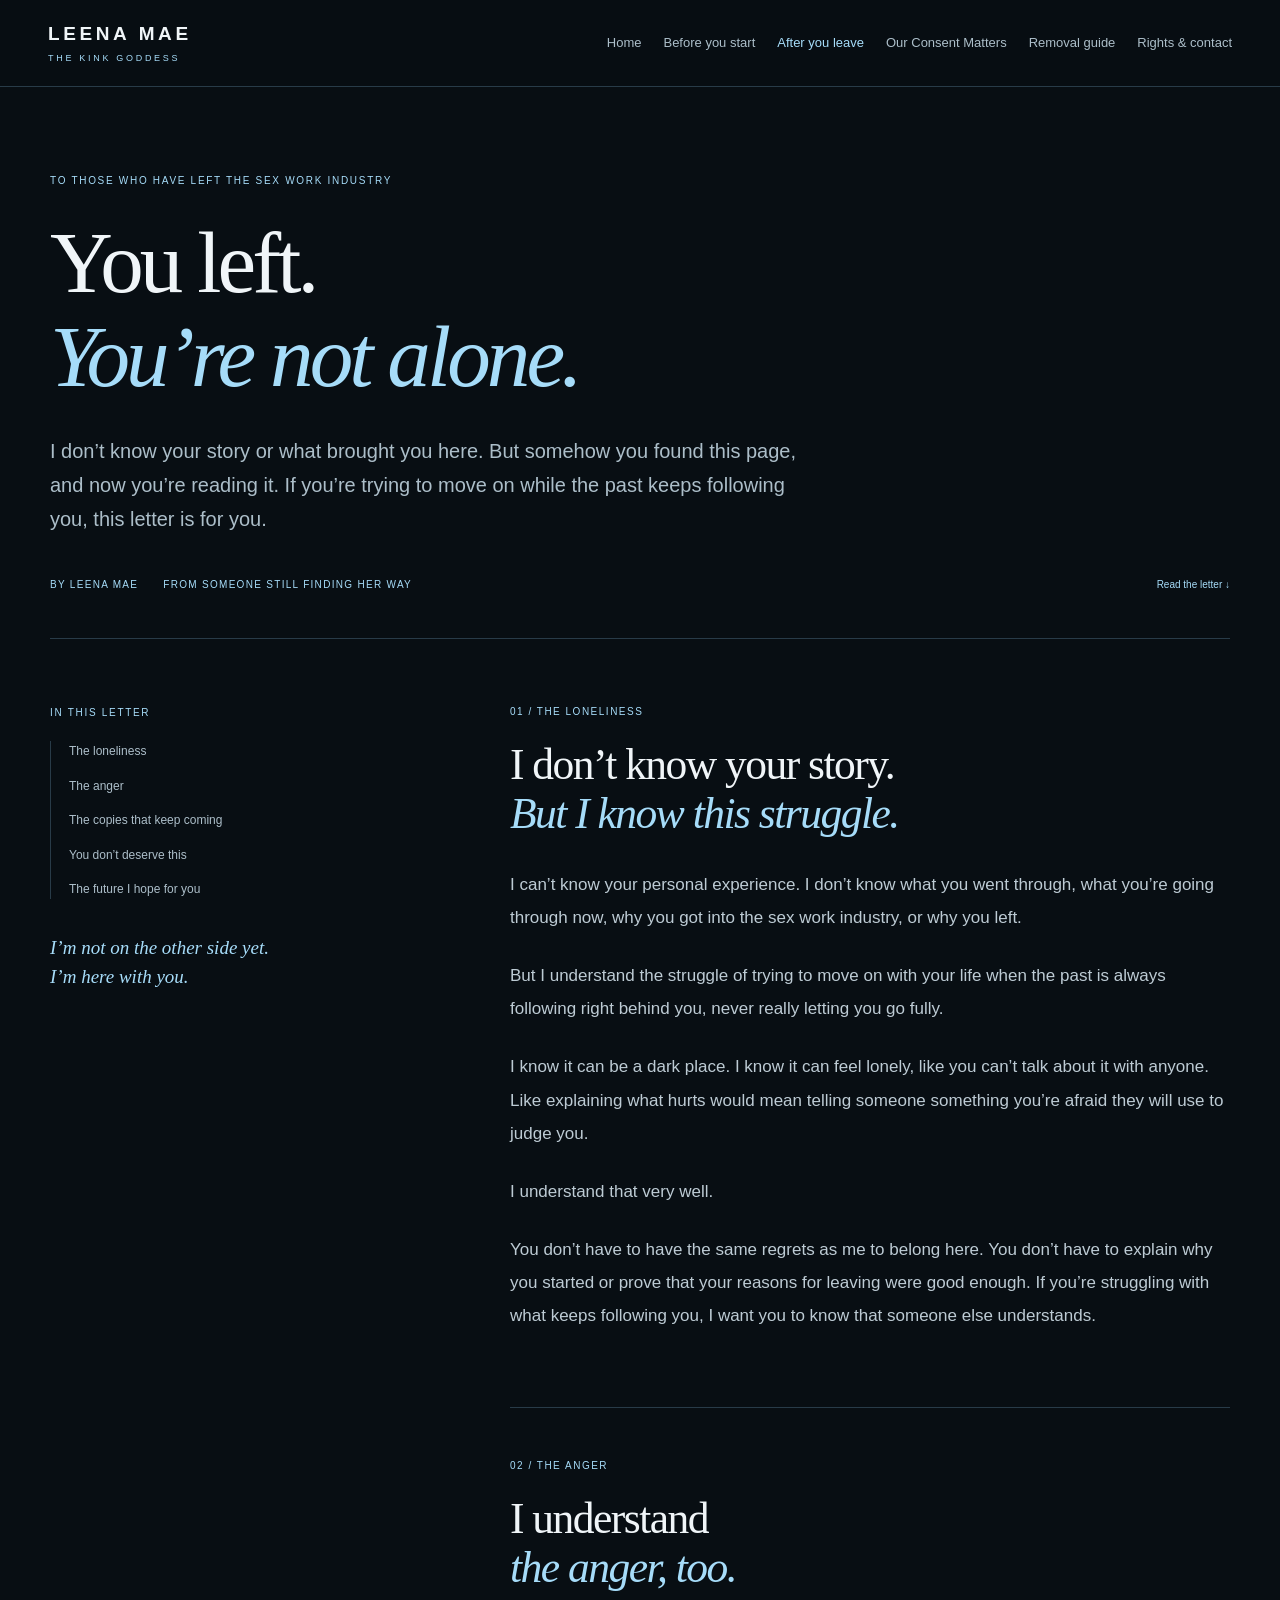
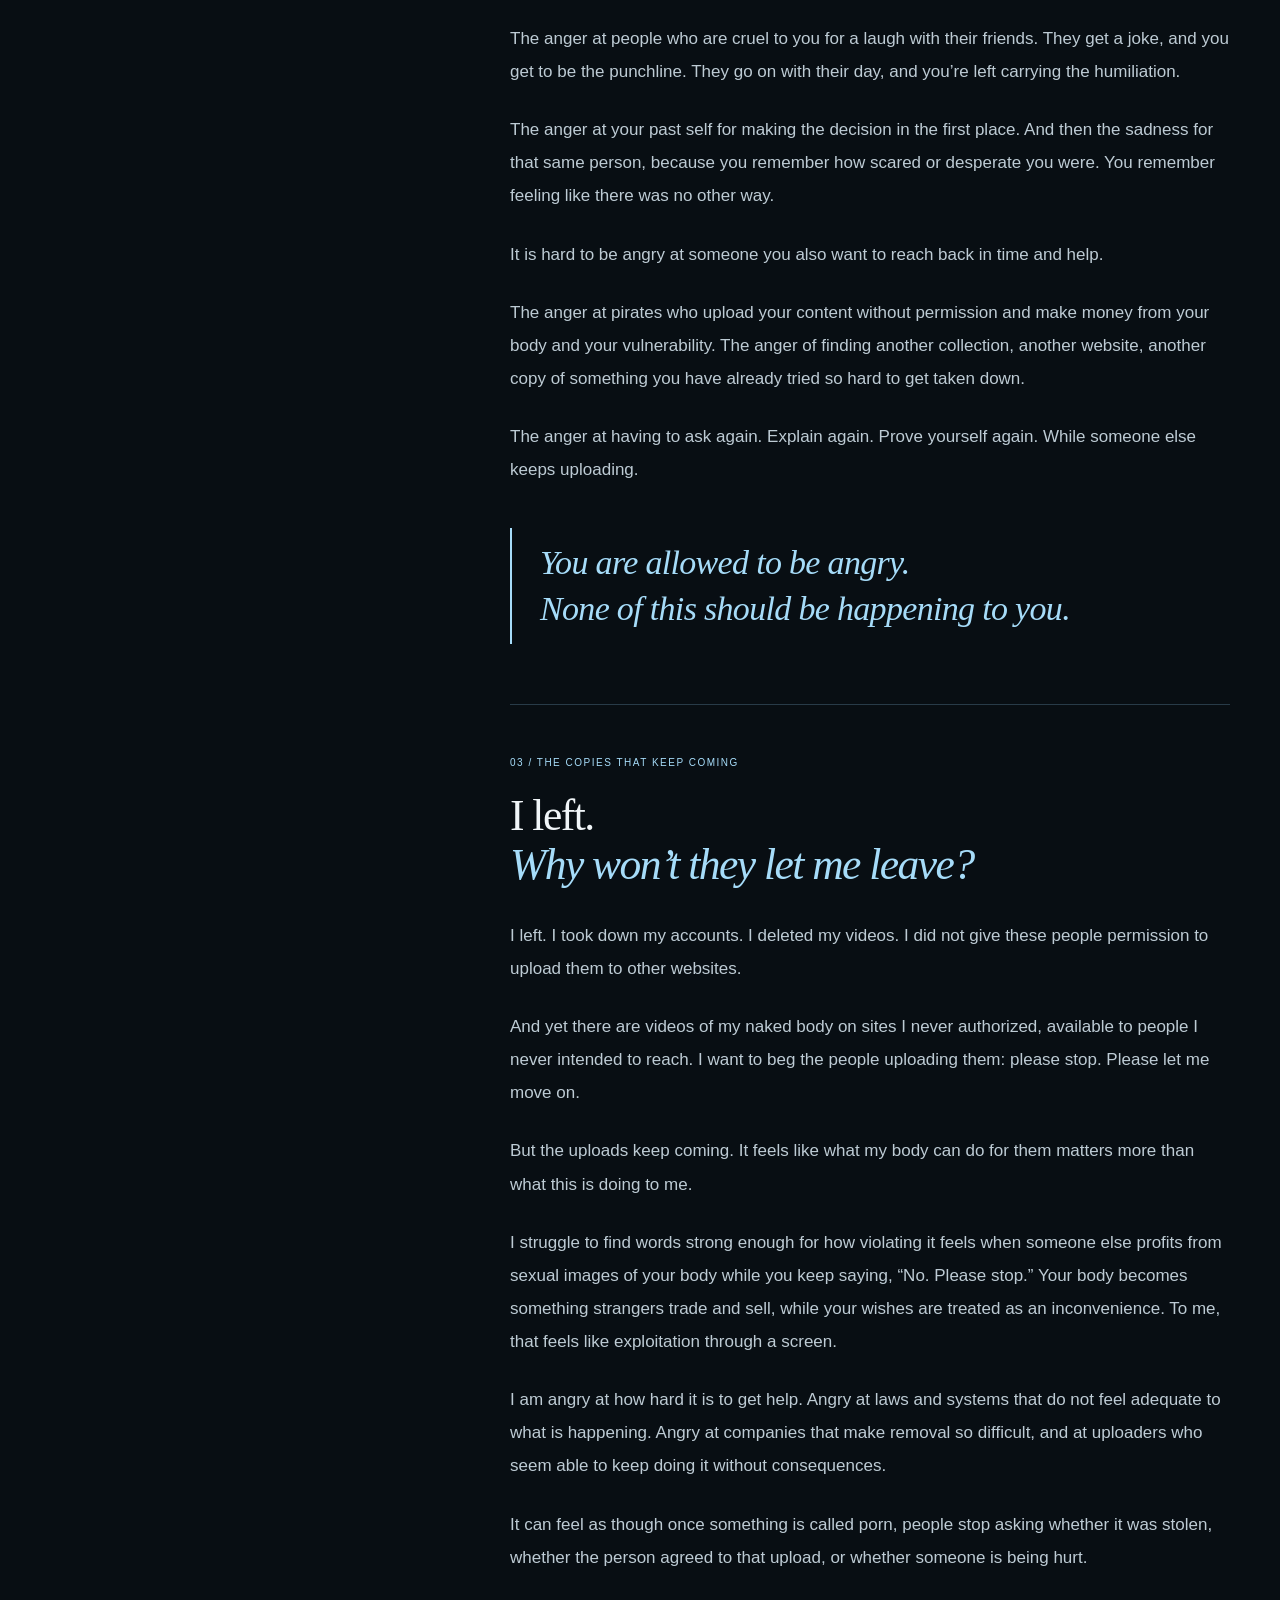
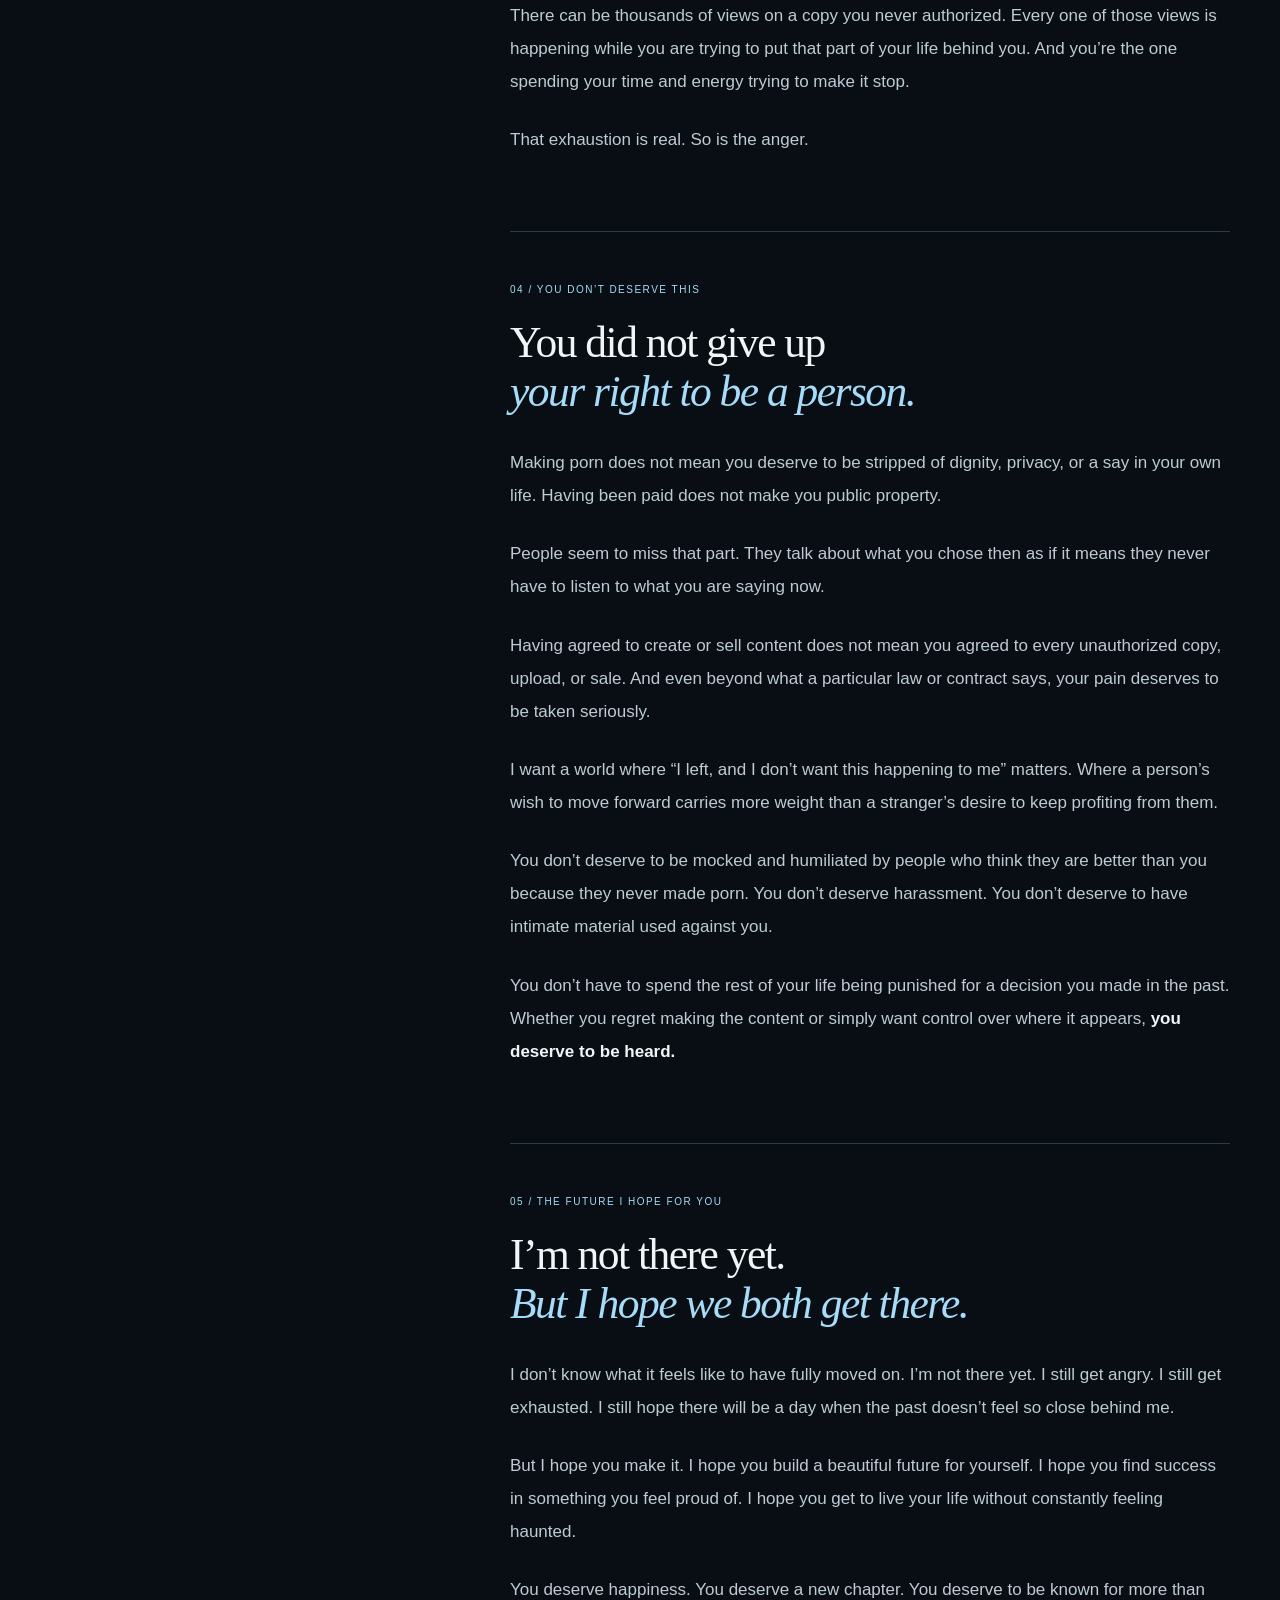
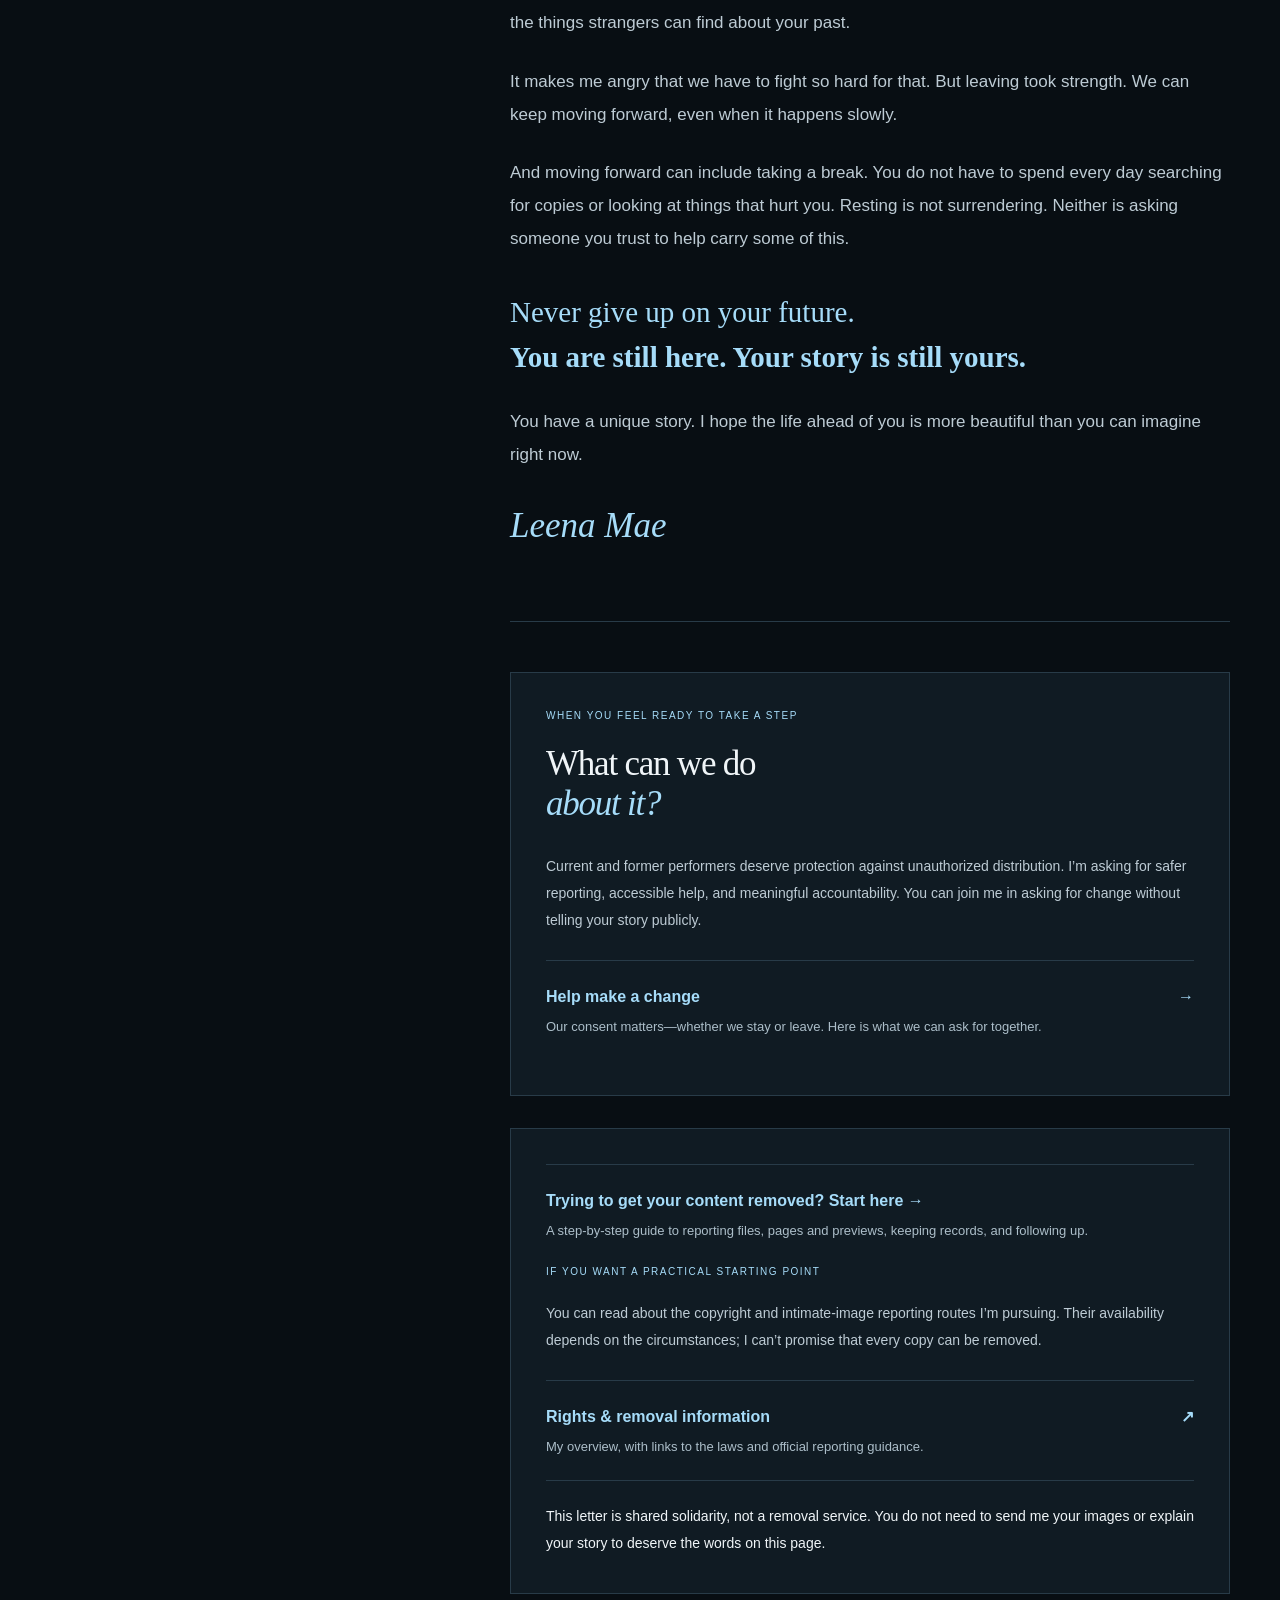
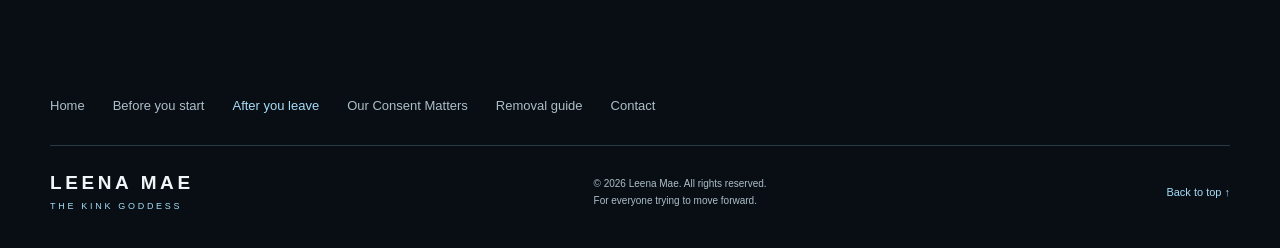
==== commit c4d81864: "Add all-page header and footer navigation" ====
--- a/after-you-leave.html
+++ b/after-you-leave.html
@@ -6,7 +6,7 @@
   <meta name="description" content="A letter from Leena Mae to people who have left the sex work industry and are trying to move on. On anger, unauthorized uploads, loneliness, and the future you deserve.">
   <meta name="theme-color" content="#080e13">
   <title>To Former Performers: You Are Not Alone | Leena Mae</title>
-  <link rel="stylesheet" href="styles.css">
+  <link rel="stylesheet" href="styles.css?v=20261004-nav">
   <link rel="stylesheet" href="before-you-start.css">
   <script>
     // Collect only on the live domain, never on a local preview.
@@ -39,7 +39,7 @@
   <a class="skip" href="#main">Skip to the letter</a>
   <header class="header">
     <a class="brand" href="index.html" aria-label="Leena Mae, home">LEENA MAE<span>THE KINK GODDESS</span></a>
-    <nav aria-label="Main navigation"><a href="index.html#statement">My statement</a><a href="before-you-start.html">Before you start</a><a href="after-you-leave.html" aria-current="page">After you leave</a><a href="index.html#rights">Rights &amp; removal</a></nav>
+    <nav aria-label="Main navigation"><a href="index.html">Home</a><a href="before-you-start.html">Before you start</a><a href="after-you-leave.html" aria-current="page">After you leave</a><a href="we-deserve-to-move-on.html">Our Consent Matters</a><a href="content-removal-guide.html">Removal guide</a><a href="index.html#rights">Rights &amp; contact</a></nav>
   </header>
   <main id="main">
     <div class="letter-hero wrap" id="top">
@@ -123,6 +123,6 @@
       </article>
     </div>
   </main>
-  <footer class="wrap footer"><a class="brand" href="index.html">LEENA MAE<span>THE KINK GODDESS</span></a><p>© 2026 Leena Mae. All rights reserved.<br>For everyone trying to move forward.</p><a href="#top">Back to top ↑</a></footer>
+  <footer class="wrap footer"><nav class="footer-nav" aria-label="Footer navigation"><a href="index.html">Home</a><a href="before-you-start.html">Before you start</a><a href="after-you-leave.html" aria-current="page">After you leave</a><a href="we-deserve-to-move-on.html">Our Consent Matters</a><a href="content-removal-guide.html">Removal guide</a><a href="index.html#contact">Contact</a></nav><a class="brand" href="index.html">LEENA MAE<span>THE KINK GODDESS</span></a><p>© 2026 Leena Mae. All rights reserved.<br>For everyone trying to move forward.</p><a href="#top">Back to top ↑</a></footer>
 </body>
 </html>
--- a/styles.css
+++ b/styles.css
@@ -9,3 +9,8 @@
 /* Keep navigation readable as the letter pages are added. */
 .header nav{flex-wrap:wrap;row-gap:10px}
 @media(max-width:700px){.header nav{column-gap:16px;justify-content:flex-start;row-gap:10px}}
+
+/* Shared, directly accessible navigation across all five pages. */
+.header nav{justify-content:flex-end;column-gap:22px;row-gap:8px}.header nav a{padding-block:6px}.footer{flex-wrap:wrap}.footer-nav{flex:0 0 100%;display:flex;flex-wrap:wrap;gap:12px 28px;padding-bottom:22px;border-bottom:1px solid var(--line)}.footer-nav a{color:var(--muted);font-size:13px;text-decoration:none;padding-block:6px}.footer-nav a:hover,.footer-nav a[aria-current="page"]{color:var(--blue)}
+@media(max-width:1000px){.header{align-items:flex-start}.header nav{column-gap:18px}}
+@media(max-width:700px){.header{position:relative}.header nav{display:grid;grid-template-columns:repeat(2,minmax(0,1fr));gap:4px 18px;font-size:12px;margin-top:14px}.header nav a{padding-block:7px}.footer-nav{display:grid;grid-template-columns:repeat(2,minmax(0,1fr));gap:4px 18px}.footer-nav a{padding-block:7px}html{scroll-padding-top:24px}}
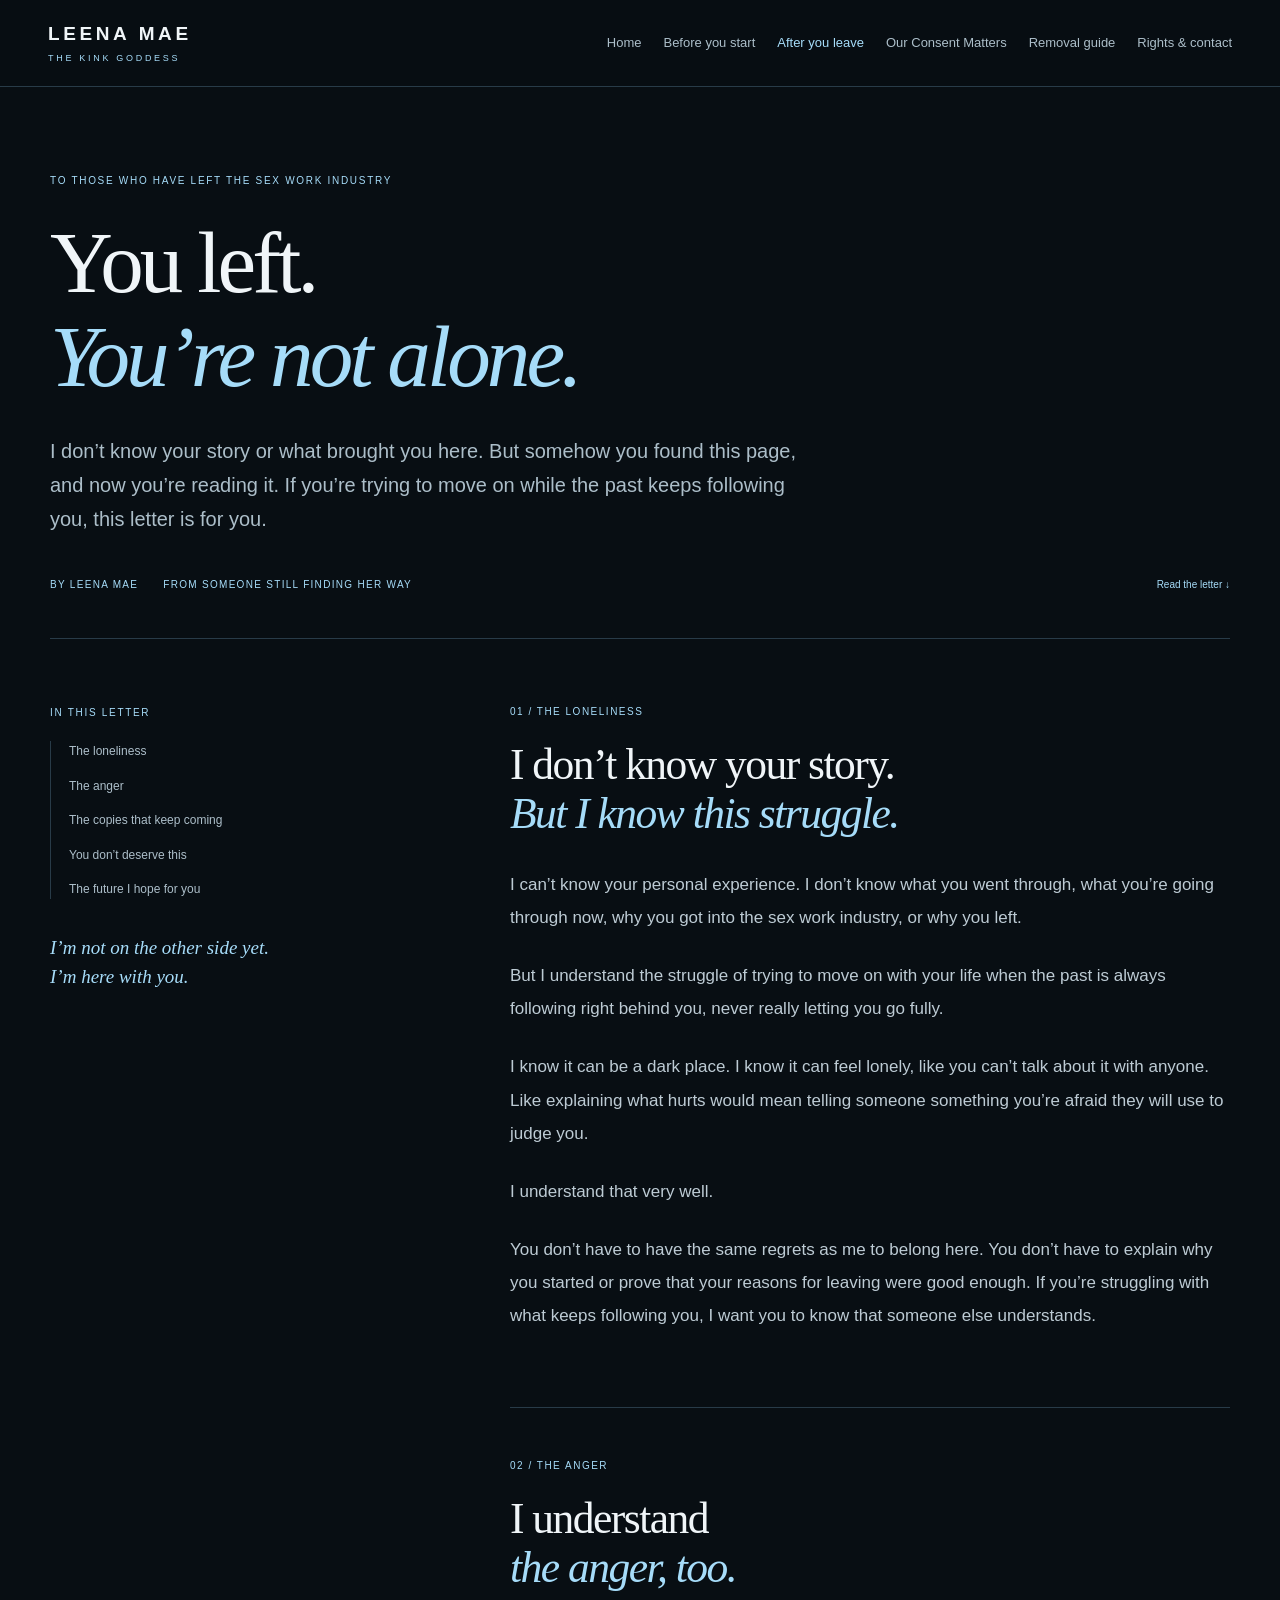
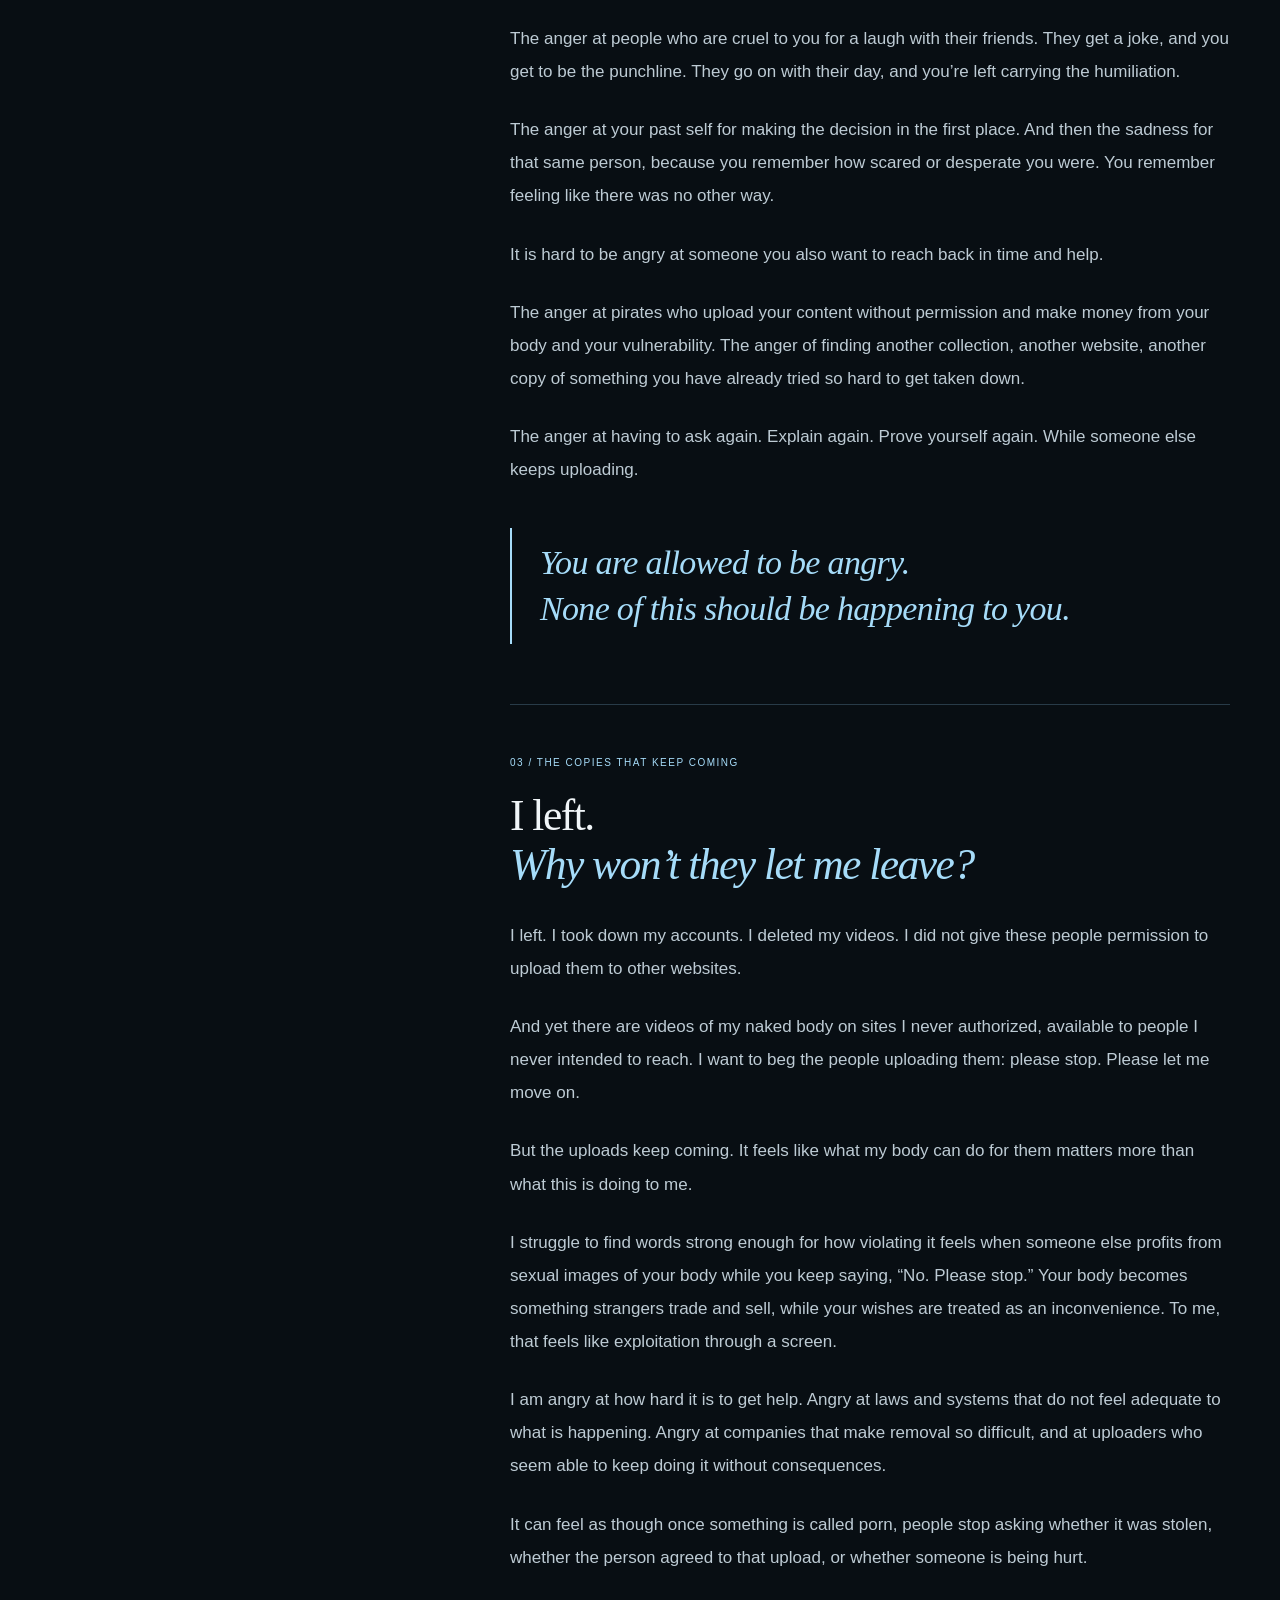
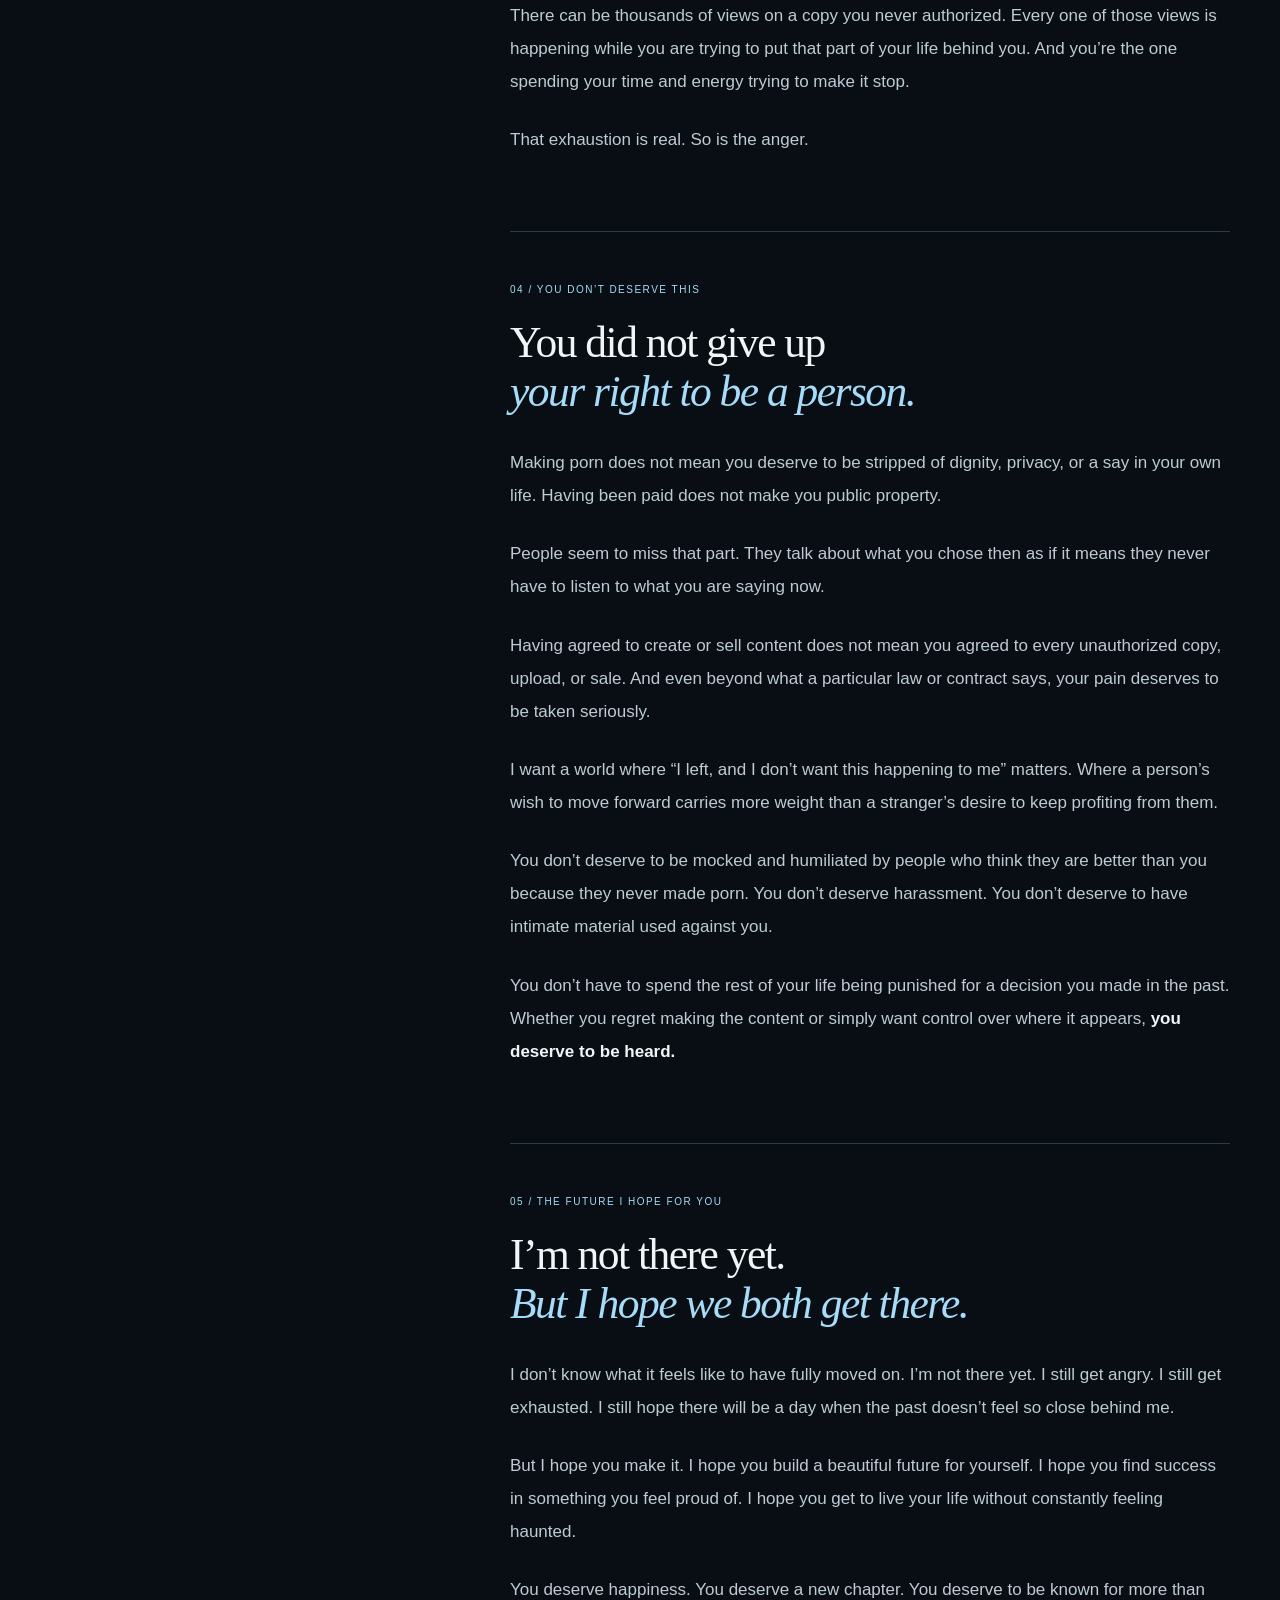
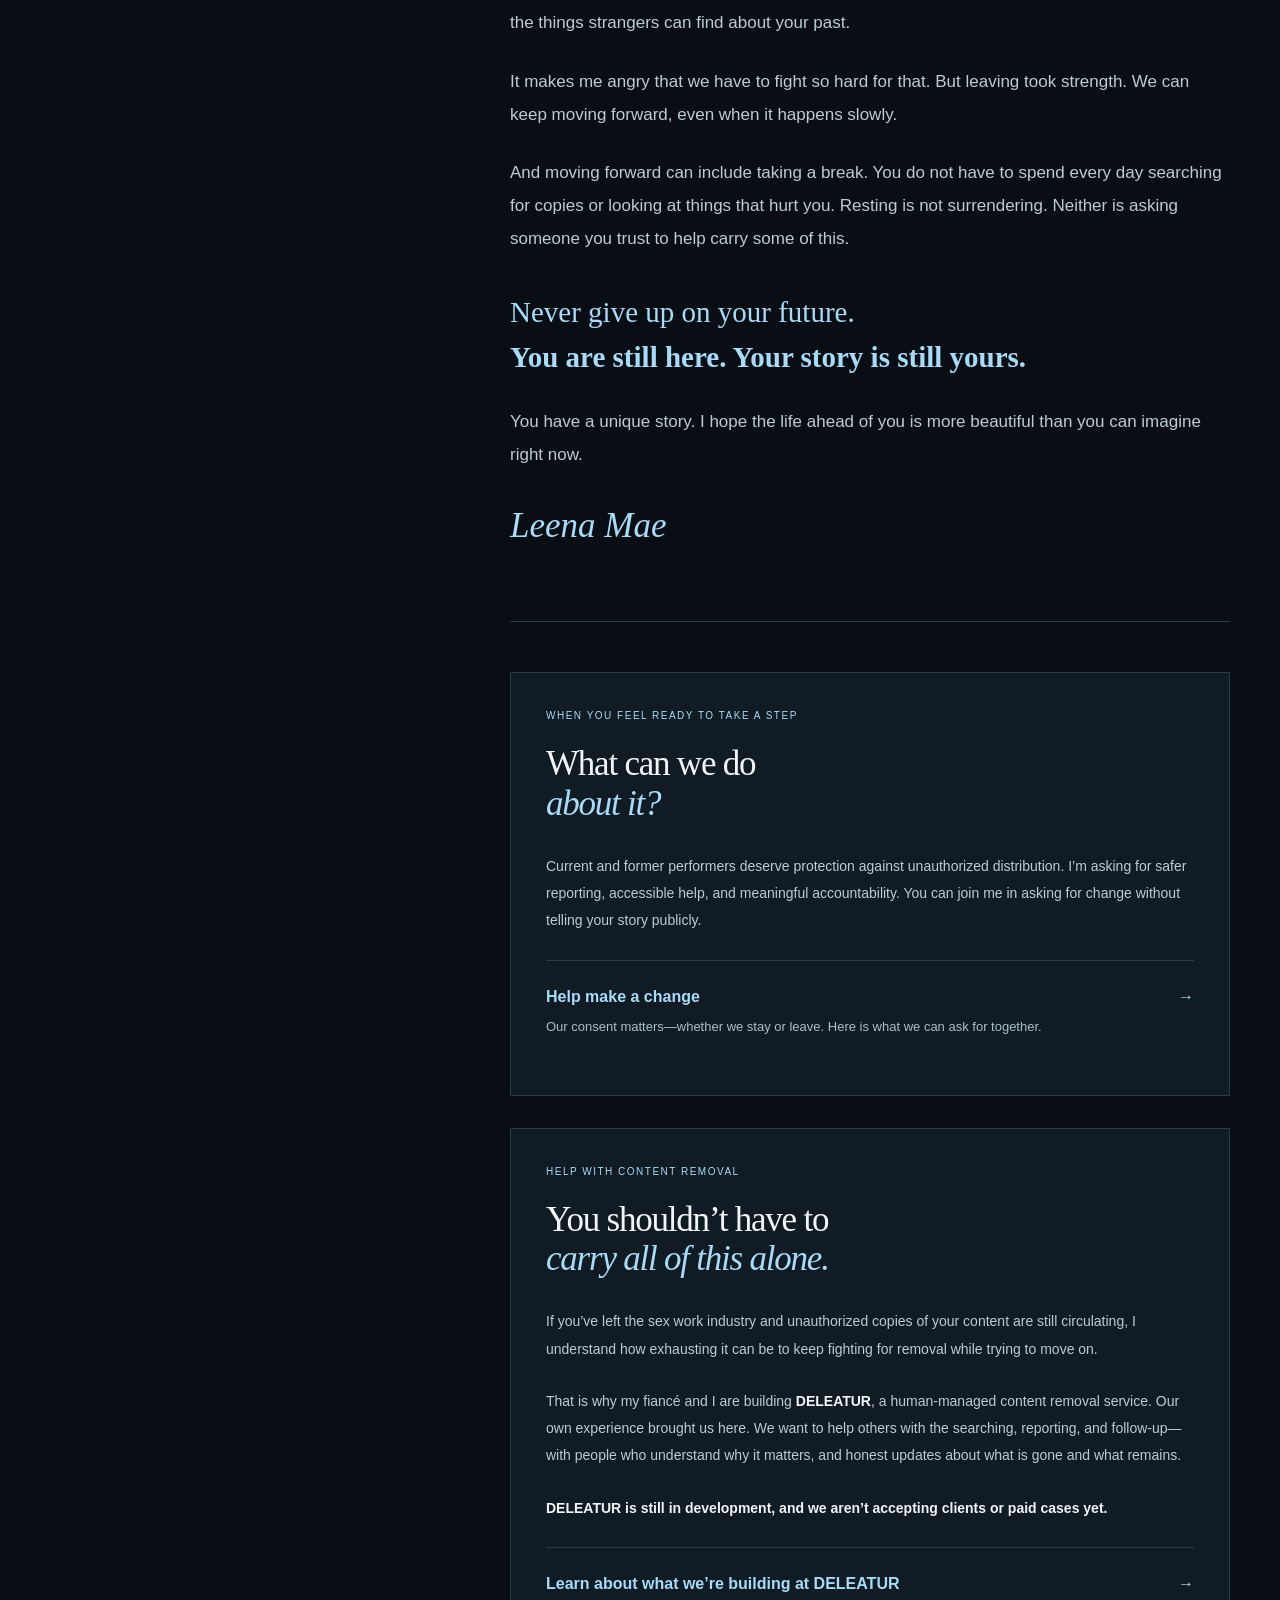
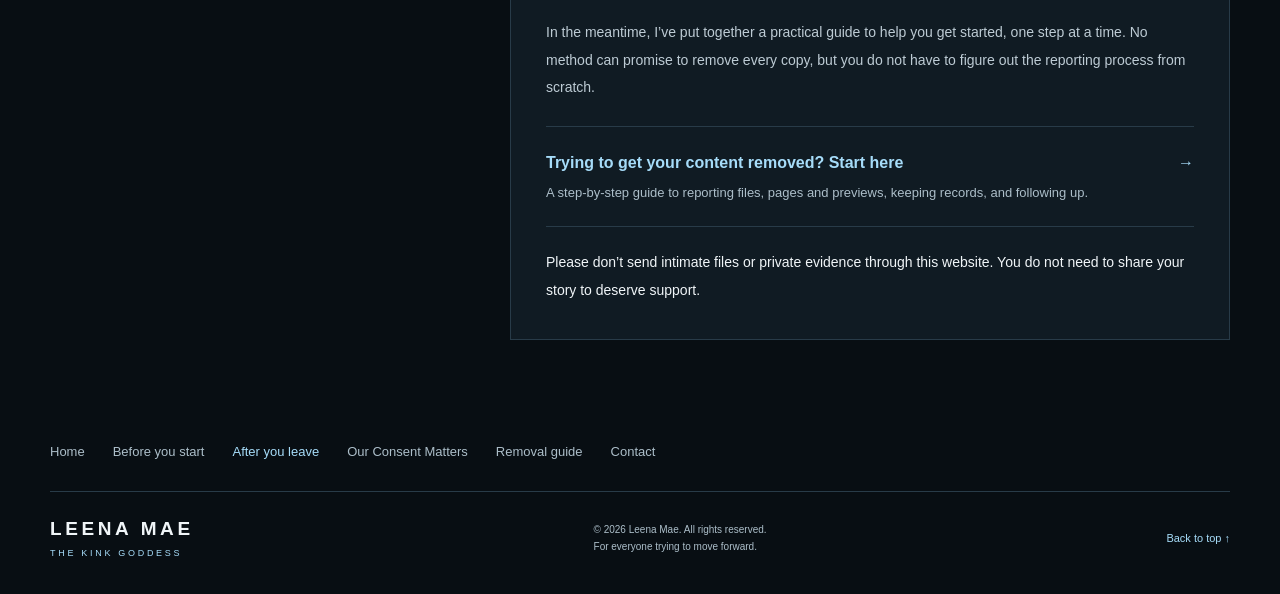
==== commit 373772e9: "Introduce DELEATUR and consolidate removal support" ====
--- a/after-you-leave.html
+++ b/after-you-leave.html
@@ -114,11 +114,16 @@
           <p>Current and former performers deserve protection against unauthorized distribution. I’m asking for safer reporting, accessible help, and meaningful accountability. You can join me in asking for change without telling your story publicly.</p>
           <a class="resource-link" href="we-deserve-to-move-on.html"><strong>Help make a change <span aria-hidden="true">→</span></strong><span>Our consent matters—whether we stay or leave. Here is what we can ask for together.</span></a>
         </div>
-        <div class="support-box"><a class="resource-link" href="content-removal-guide.html"><strong>Trying to get your content removed? Start here →</strong><span>A step-by-step guide to reporting files, pages and previews, keeping records, and following up.</span></a>
-          <p class="eyebrow">IF YOU WANT A PRACTICAL STARTING POINT</p>
-          <p>You can read about the copyright and intimate-image reporting routes I’m pursuing. Their availability depends on the circumstances; I can’t promise that every copy can be removed.</p>
-          <a class="resource-link" href="index.html#rights"><strong>Rights &amp; removal information <span aria-hidden="true">↗</span></strong><span>My overview, with links to the laws and official reporting guidance.</span></a>
-          <p class="support-ending">This letter is shared solidarity, not a removal service. You do not need to send me your images or explain your story to deserve the words on this page.</p>
+        <div class="support-box" id="deleatur">
+          <p class="eyebrow">HELP WITH CONTENT REMOVAL</p>
+          <h2>You shouldn’t have to<br><em>carry all of this alone.</em></h2>
+          <p>If you’ve left the sex work industry and unauthorized copies of your content are still circulating, I understand how exhausting it can be to keep fighting for removal while trying to move on.</p>
+          <p>That is why my fiancé and I are building <strong>DELEATUR</strong>, a human-managed content removal service. Our own experience brought us here. We want to help others with the searching, reporting, and follow-up—with people who understand why it matters, and honest updates about what is gone and what remains.</p>
+          <p><strong>DELEATUR is still in development, and we aren’t accepting clients or paid cases yet.</strong></p>
+          <a class="resource-link" href="https://deleaturremoval.com/mission"><strong>Learn about what we’re building at DELEATUR <span aria-hidden="true">→</span></strong></a>
+          <p>In the meantime, I’ve put together a practical guide to help you get started, one step at a time. No method can promise to remove every copy, but you do not have to figure out the reporting process from scratch.</p>
+          <a class="resource-link" href="content-removal-guide.html"><strong>Trying to get your content removed? Start here <span aria-hidden="true">→</span></strong><span>A step-by-step guide to reporting files, pages and previews, keeping records, and following up.</span></a>
+          <p class="support-ending">Please don’t send intimate files or private evidence through this website. You do not need to share your story to deserve support.</p>
         </div>
       </article>
     </div>
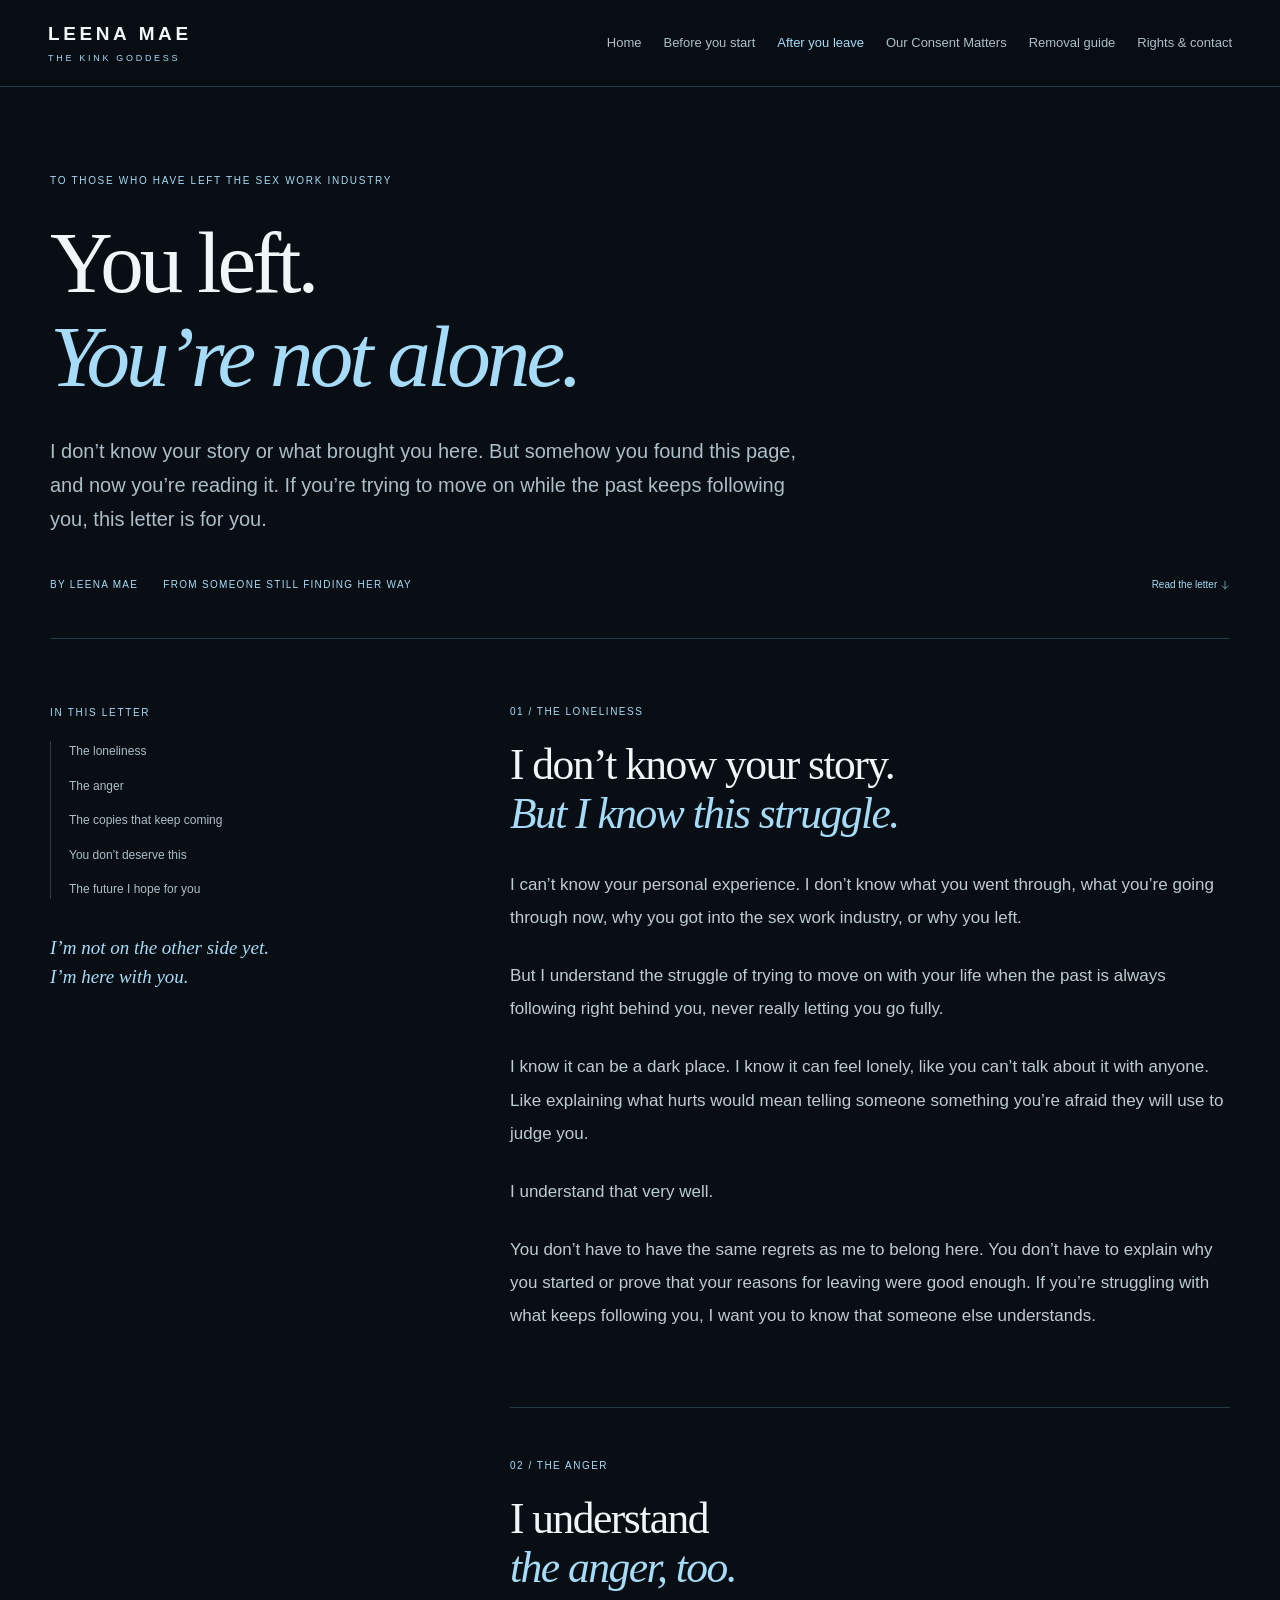
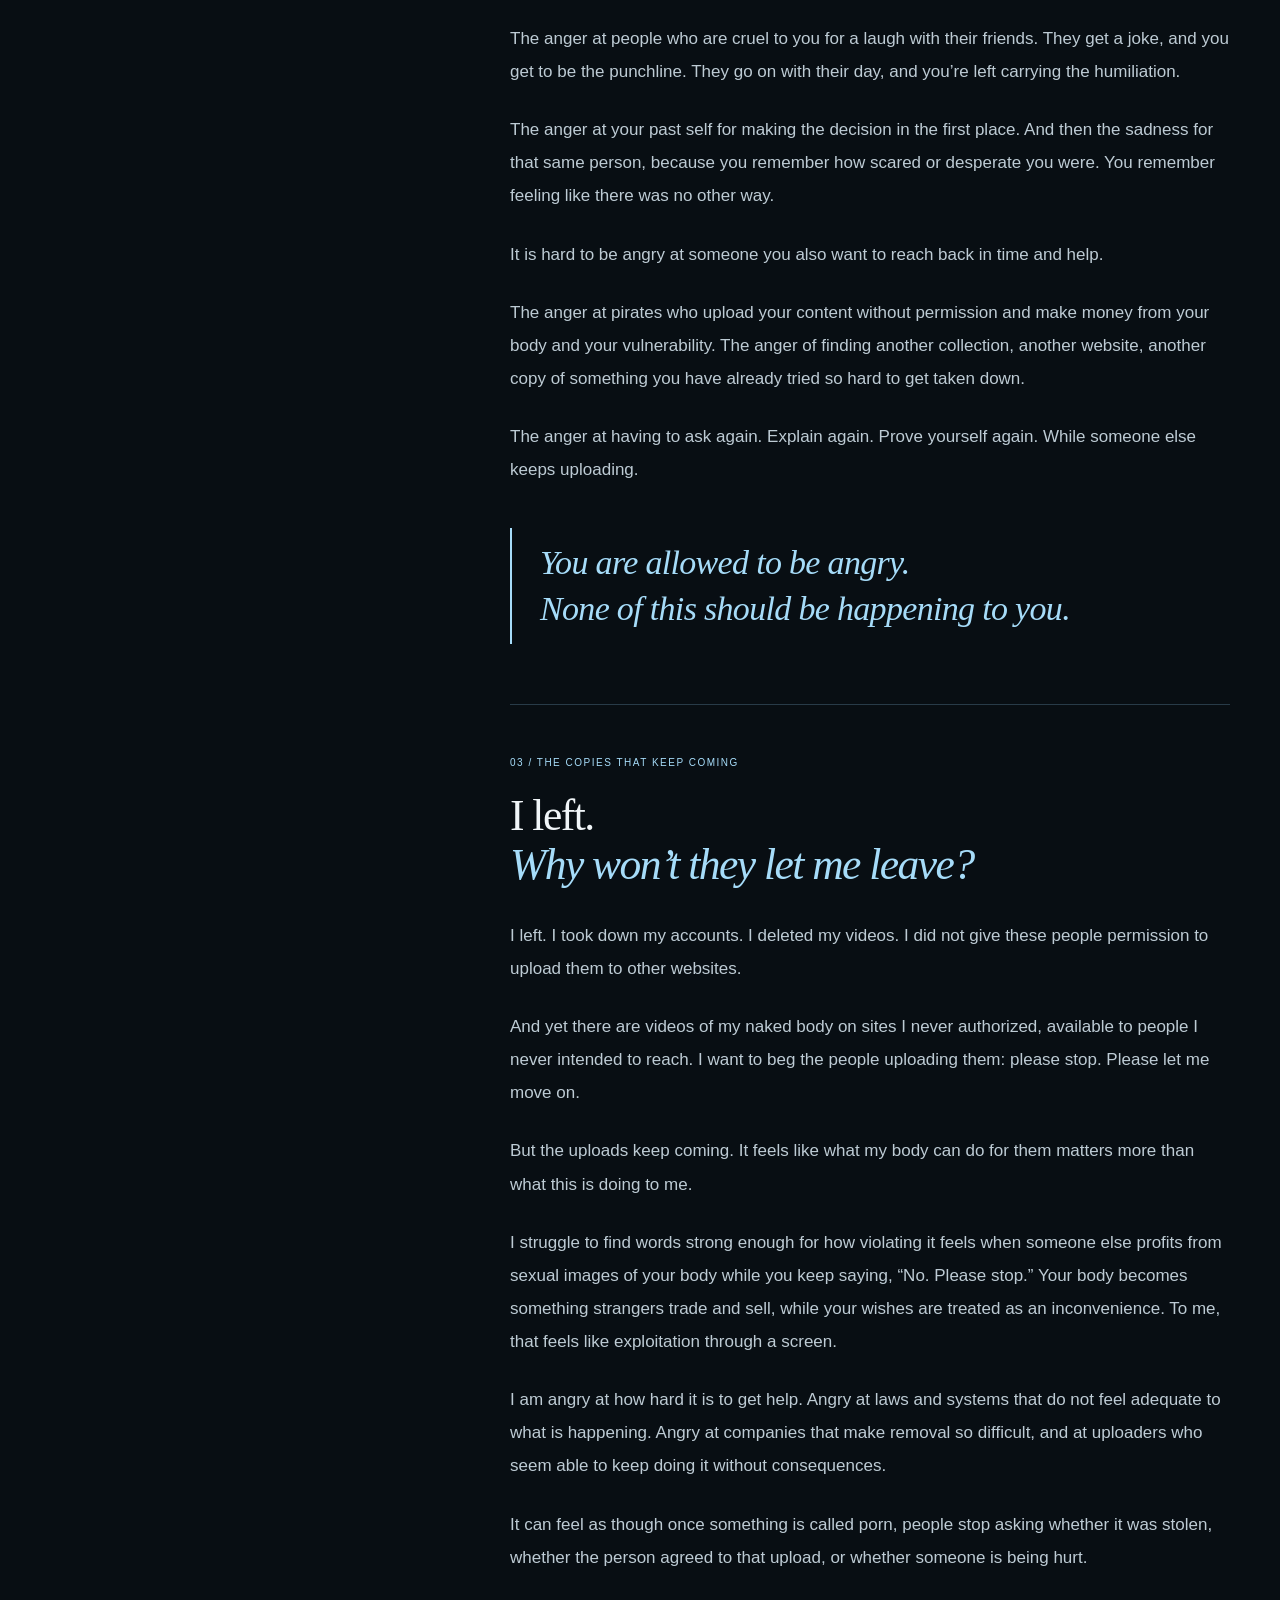
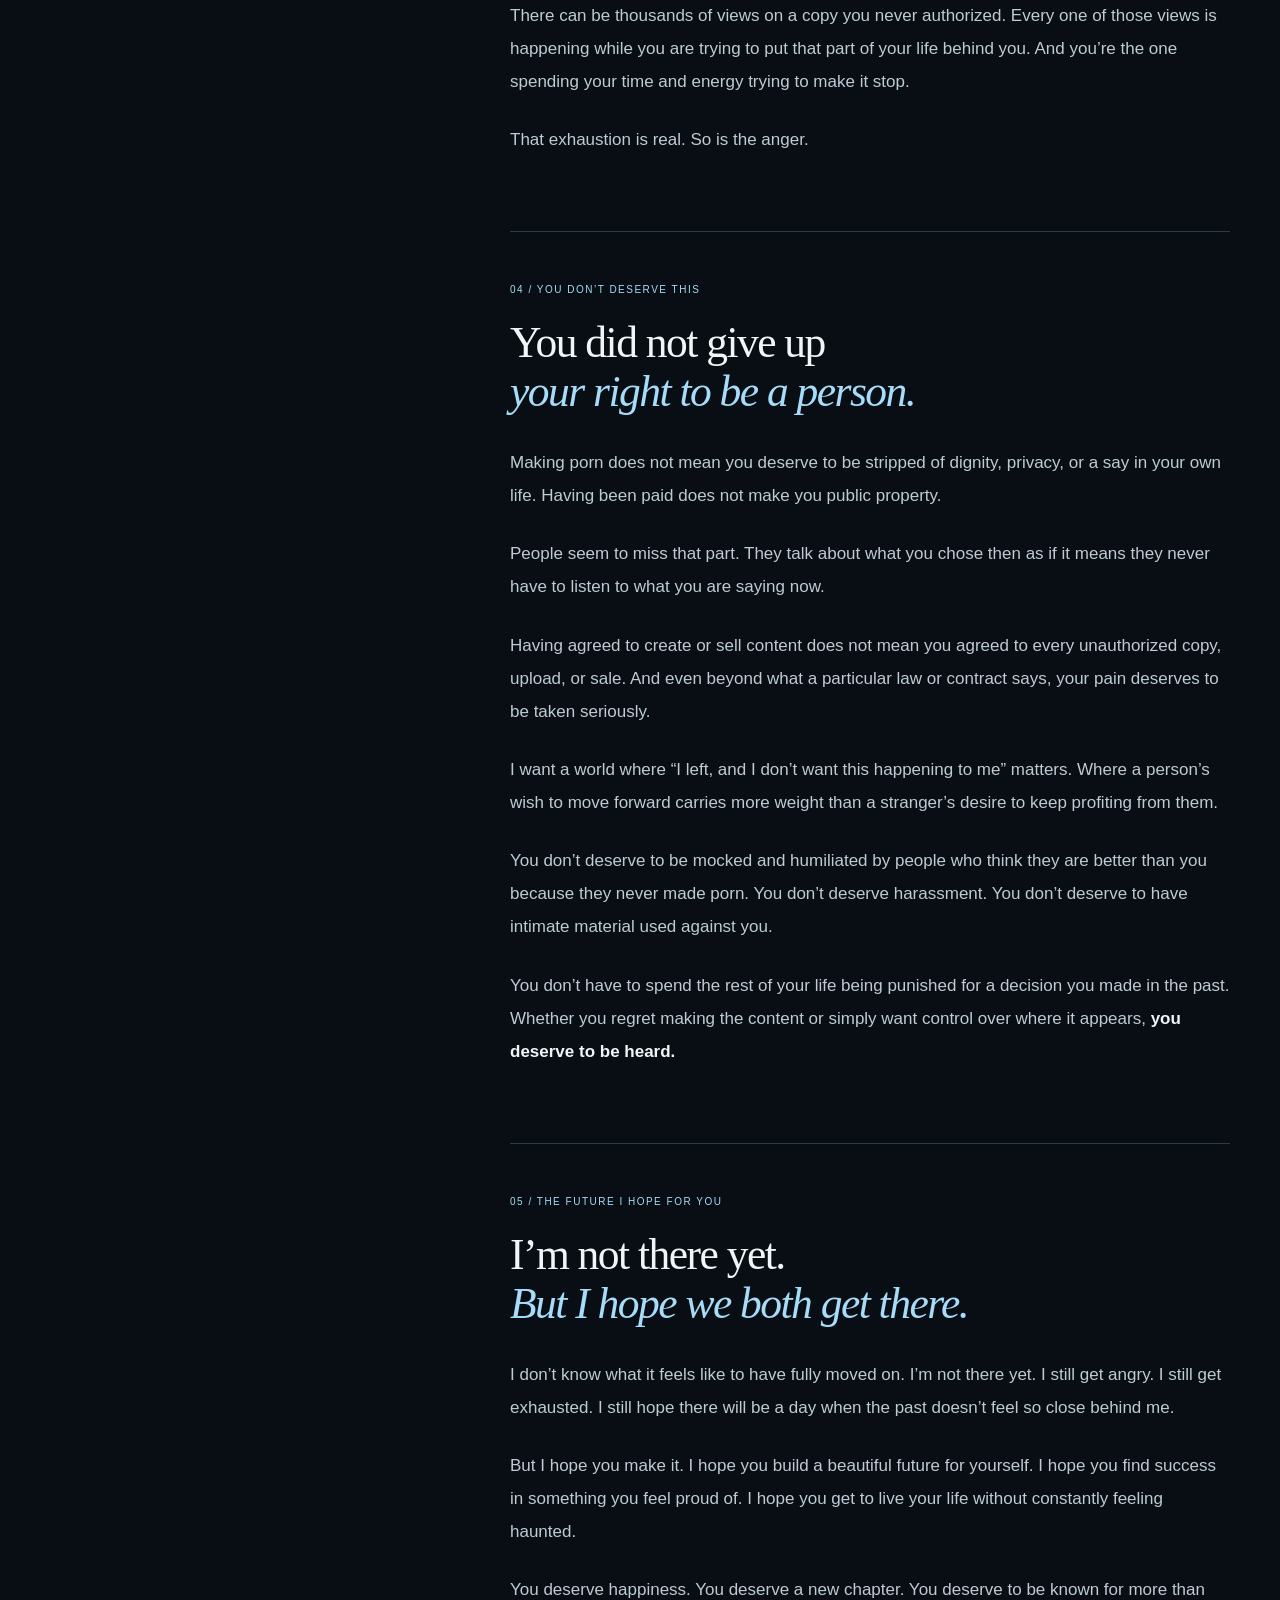
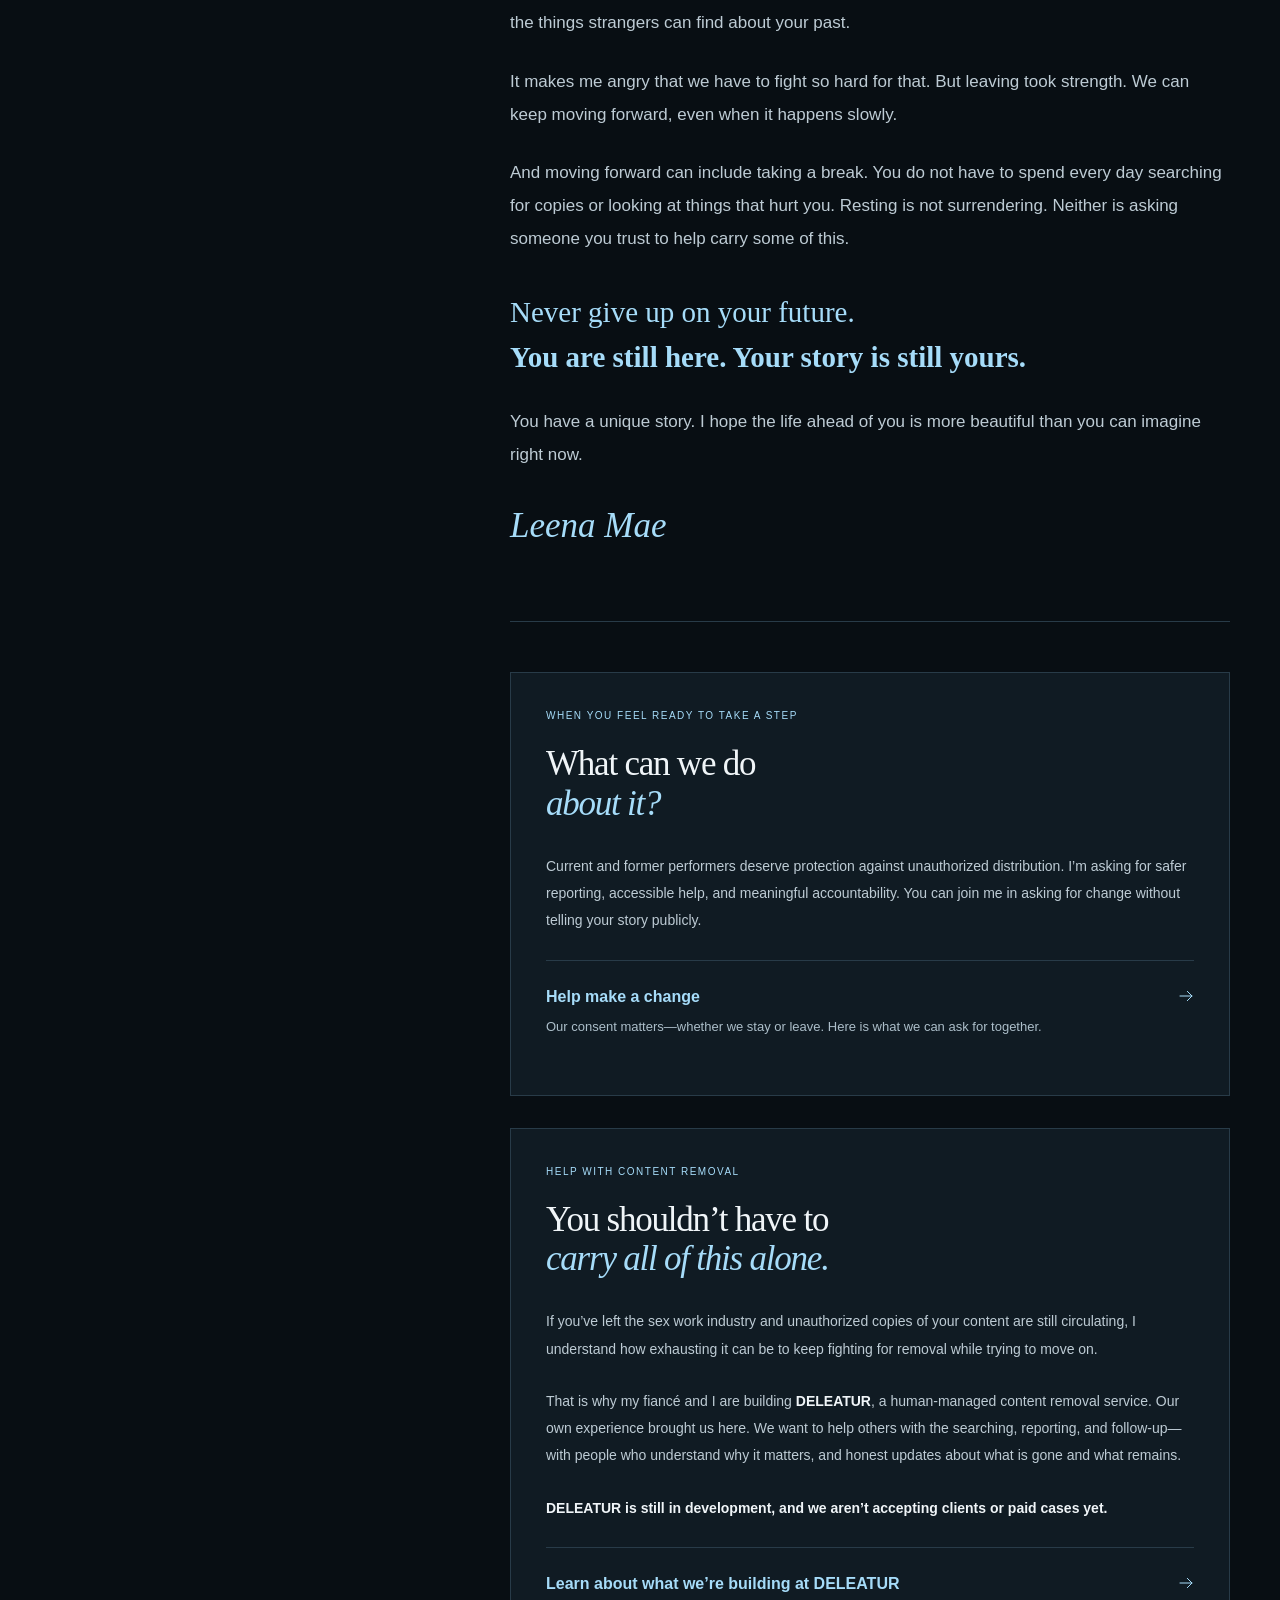
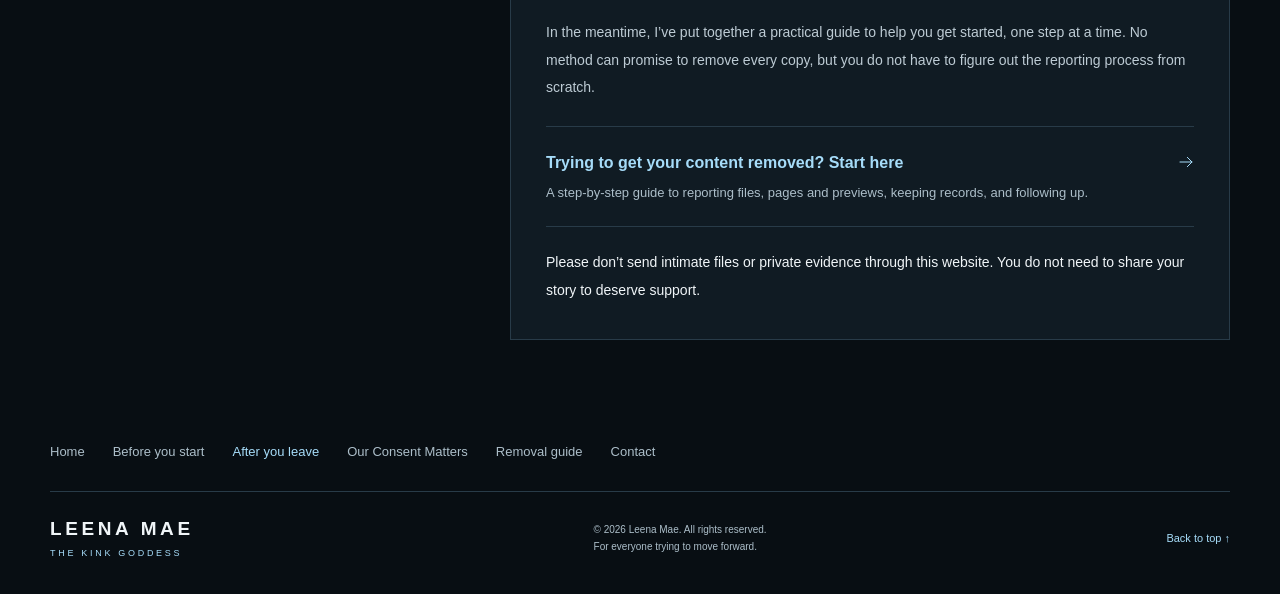
==== commit 238978f5: "Replace emoji-prone arrows with clean SVG icons" ====
--- a/after-you-leave.html
+++ b/after-you-leave.html
@@ -46,7 +46,7 @@
       <p class="eyebrow">TO THOSE WHO HAVE LEFT THE SEX WORK INDUSTRY</p>
       <h1>You left.<br><em>You’re not alone.</em></h1>
       <p class="letter-deck">I don’t know your story or what brought you here. But somehow you found this page, and now you’re reading it. If you’re trying to move on while the past keeps following you, this letter is for you.</p>
-      <div class="letter-byline"><span>BY LEENA MAE</span><span>FROM SOMEONE STILL FINDING HER WAY</span><a href="#alone">Read the letter ↓</a></div>
+      <div class="letter-byline"><span>BY LEENA MAE</span><span>FROM SOMEONE STILL FINDING HER WAY</span><a href="#alone">Read the letter <svg xmlns="http://www.w3.org/2000/svg" width="1em" height="1em" viewBox="0 0 24 24" fill="none" stroke="currentColor" stroke-width="1.5" stroke-linecap="round" stroke-linejoin="round" aria-hidden="true" focusable="false" style="vertical-align:-0.12em"><path d="M12 3v18M5 14l7 7 7-7"/></svg></a></div>
     </div>
     <div class="letter-layout wrap">
       <aside class="letter-sidebar" aria-label="In this letter">
@@ -112,7 +112,7 @@
           <p class="eyebrow">WHEN YOU FEEL READY TO TAKE A STEP</p>
           <h2>What can we do<br><em>about it?</em></h2>
           <p>Current and former performers deserve protection against unauthorized distribution. I’m asking for safer reporting, accessible help, and meaningful accountability. You can join me in asking for change without telling your story publicly.</p>
-          <a class="resource-link" href="we-deserve-to-move-on.html"><strong>Help make a change <span aria-hidden="true">→</span></strong><span>Our consent matters—whether we stay or leave. Here is what we can ask for together.</span></a>
+          <a class="resource-link" href="we-deserve-to-move-on.html"><strong>Help make a change <span aria-hidden="true"><svg xmlns="http://www.w3.org/2000/svg" width="1em" height="1em" viewBox="0 0 24 24" fill="none" stroke="currentColor" stroke-width="1.5" stroke-linecap="round" stroke-linejoin="round" aria-hidden="true" focusable="false" style="vertical-align:-0.12em"><path d="M3 12h18M14 5l7 7-7 7"/></svg></span></strong><span>Our consent matters—whether we stay or leave. Here is what we can ask for together.</span></a>
         </div>
         <div class="support-box" id="deleatur">
           <p class="eyebrow">HELP WITH CONTENT REMOVAL</p>
@@ -120,9 +120,9 @@
           <p>If you’ve left the sex work industry and unauthorized copies of your content are still circulating, I understand how exhausting it can be to keep fighting for removal while trying to move on.</p>
           <p>That is why my fiancé and I are building <strong>DELEATUR</strong>, a human-managed content removal service. Our own experience brought us here. We want to help others with the searching, reporting, and follow-up—with people who understand why it matters, and honest updates about what is gone and what remains.</p>
           <p><strong>DELEATUR is still in development, and we aren’t accepting clients or paid cases yet.</strong></p>
-          <a class="resource-link" href="https://deleaturremoval.com/mission"><strong>Learn about what we’re building at DELEATUR <span aria-hidden="true">→</span></strong></a>
+          <a class="resource-link" href="https://deleaturremoval.com/mission"><strong>Learn about what we’re building at DELEATUR <span aria-hidden="true"><svg xmlns="http://www.w3.org/2000/svg" width="1em" height="1em" viewBox="0 0 24 24" fill="none" stroke="currentColor" stroke-width="1.5" stroke-linecap="round" stroke-linejoin="round" aria-hidden="true" focusable="false" style="vertical-align:-0.12em"><path d="M3 12h18M14 5l7 7-7 7"/></svg></span></strong></a>
           <p>In the meantime, I’ve put together a practical guide to help you get started, one step at a time. No method can promise to remove every copy, but you do not have to figure out the reporting process from scratch.</p>
-          <a class="resource-link" href="content-removal-guide.html"><strong>Trying to get your content removed? Start here <span aria-hidden="true">→</span></strong><span>A step-by-step guide to reporting files, pages and previews, keeping records, and following up.</span></a>
+          <a class="resource-link" href="content-removal-guide.html"><strong>Trying to get your content removed? Start here <span aria-hidden="true"><svg xmlns="http://www.w3.org/2000/svg" width="1em" height="1em" viewBox="0 0 24 24" fill="none" stroke="currentColor" stroke-width="1.5" stroke-linecap="round" stroke-linejoin="round" aria-hidden="true" focusable="false" style="vertical-align:-0.12em"><path d="M3 12h18M14 5l7 7-7 7"/></svg></span></strong><span>A step-by-step guide to reporting files, pages and previews, keeping records, and following up.</span></a>
           <p class="support-ending">Please don’t send intimate files or private evidence through this website. You do not need to share your story to deserve support.</p>
         </div>
       </article>
@@ -131,3 +131,4 @@
   <footer class="wrap footer"><nav class="footer-nav" aria-label="Footer navigation"><a href="index.html">Home</a><a href="before-you-start.html">Before you start</a><a href="after-you-leave.html" aria-current="page">After you leave</a><a href="we-deserve-to-move-on.html">Our Consent Matters</a><a href="content-removal-guide.html">Removal guide</a><a href="index.html#contact">Contact</a></nav><a class="brand" href="index.html">LEENA MAE<span>THE KINK GODDESS</span></a><p>© 2026 Leena Mae. All rights reserved.<br>For everyone trying to move forward.</p><a href="#top">Back to top ↑</a></footer>
 </body>
 </html>
+
